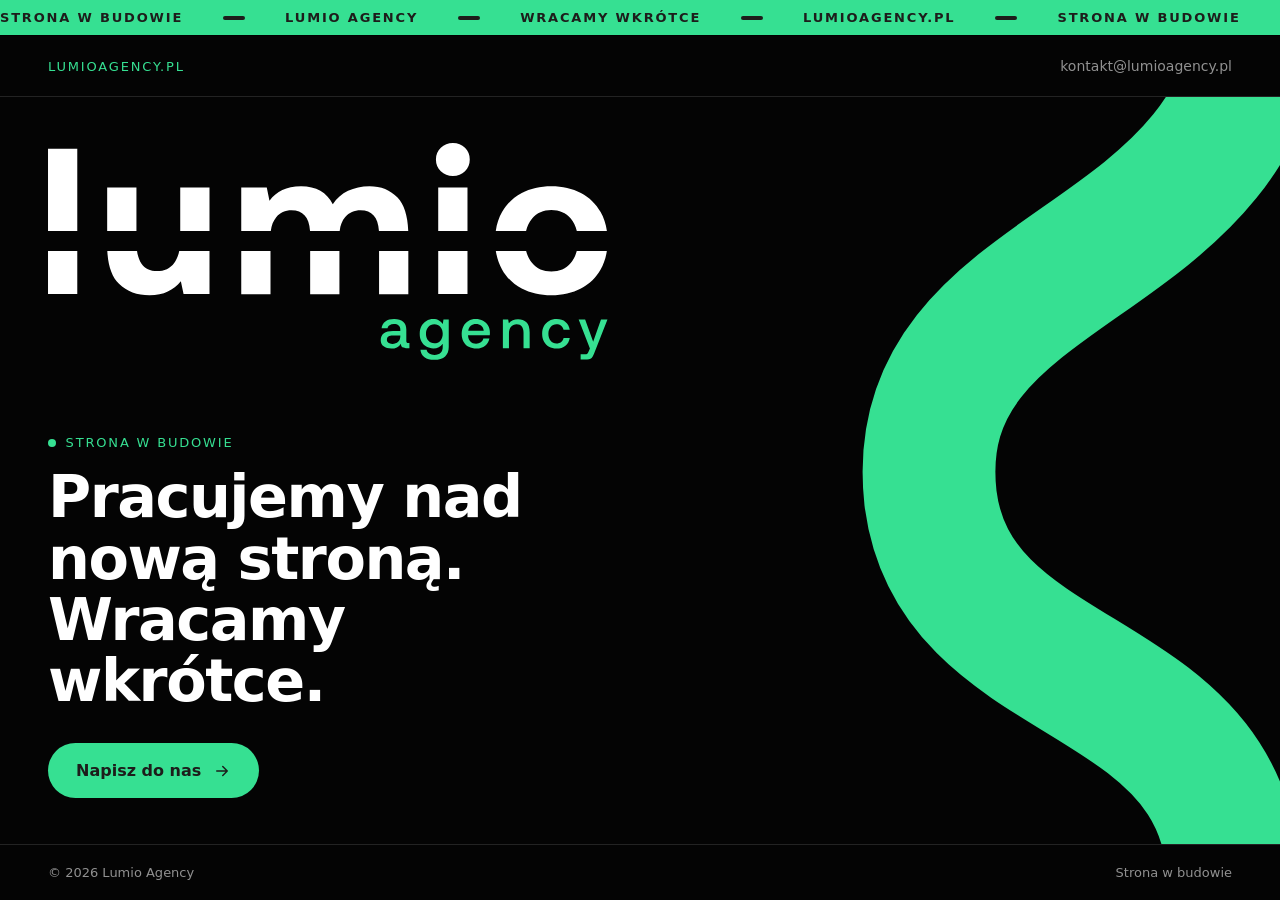
==== index.html @ a091349d "Strona „w budowie” dla lumioagency.pl Logo 1A i wąż z Figmy, .htaccess z kodem 503, robots.txt oraz " ====
<!doctype html>
<html lang="pl">
<head>
<meta charset="utf-8">
<meta name="viewport" content="width=device-width, initial-scale=1">
<title>Lumio Agency – strona w budowie</title>
<meta name="description" content="Lumio Agency. Pracujemy nad nową stroną – wracamy wkrótce.">
<meta name="robots" content="noindex, nofollow">
<meta name="theme-color" content="#040404">
<link rel="icon" href="assets/favicon.svg" type="image/svg+xml">
<meta property="og:title" content="Lumio Agency">
<meta property="og:description" content="Pracujemy nad nową stroną – wracamy wkrótce."><style>
  :root {
    --bg: #040404;
    --ink: #ffffff;
    --muted: rgba(255,255,255,.56);
    --line: rgba(255,255,255,.12);
    --green: #36E092;
    --dark: #1D1D1B;
    --font: ui-sans-serif, system-ui, -apple-system, "Segoe UI", Roboto, "Helvetica Neue", Arial, sans-serif;
  }
  * { box-sizing: border-box; margin: 0; padding: 0; }
  html, body { height: 100%; }
  body {
    background: var(--bg);
    color: var(--ink);
    font-family: var(--font);
    -webkit-font-smoothing: antialiased;
    display: flex;
    flex-direction: column;
    min-height: 100svh;
    overflow-x: hidden;
  }
  a { color: inherit; }

  /* Pasek u góry – jak promo-bar na WaysConf */
  .ticker {
    background: var(--green);
    color: var(--dark);
    font-size: 13px;
    font-weight: 600;
    letter-spacing: .14em;
    text-transform: uppercase;
    overflow: hidden;
    white-space: nowrap;
    border-bottom: 1px solid #000;
  }
  .ticker__track {
    display: inline-flex;
    gap: 2.5rem;
    padding: 10px 0;
    animation: ticker 28s linear infinite;
  }
  .ticker__track span { display: inline-flex; align-items: center; gap: 2.5rem; }
  .ticker__track span::after {
    content: "";
    width: 22px; height: 4px; border-radius: 2px;
    background: var(--dark);
  }
  @keyframes ticker { to { transform: translateX(-50%); } }

  header {
    display: flex;
    align-items: center;
    justify-content: space-between;
    gap: 1rem;
    padding: 22px clamp(16px, 4vw, 48px);
    border-bottom: 1px solid var(--line);
  }
  header .logo { display: block; width: 104px; height: auto; }
  header a.contact {
    font-size: 14px;
    text-decoration: none;
    color: var(--muted);
    transition: color .2s;
  }
  header a.contact:hover { color: var(--green); }

  main {
    flex: 1;
    position: relative;
    display: flex;
    align-items: center;
    padding: clamp(40px, 7vw, 96px) clamp(16px, 4vw, 48px);
    overflow: hidden;
  }
  .hero { position: relative; z-index: 1; max-width: 640px; }
  .wordmark { display: block; width: min(560px, 100%); height: auto; margin-bottom: clamp(40px, 6vw, 72px); }

  .snake {
    position: absolute;
    top: 0; bottom: 0;
    right: clamp(-120px, -4vw, 0px);
    height: 100%;
    width: auto;
    aspect-ratio: 380 / 540;
    pointer-events: none;
  }
  .snake path {
    fill: none;
    stroke: var(--green);
    stroke-width: 96;
    stroke-dasharray: 1;
    stroke-dashoffset: 1;
    animation: draw 2.2s cubic-bezier(.65,0,.35,1) .2s forwards;
  }
  @keyframes draw { to { stroke-dashoffset: 0; } }
  @media (max-width: 900px) {
    .snake { opacity: .22; right: -30%; }
  }

  .badge {
    display: inline-flex;
    align-items: center;
    gap: .6rem;
    font-size: 13px;
    letter-spacing: .14em;
    text-transform: uppercase;
    color: var(--green);
    margin-bottom: 1rem;
  }
  .badge::before {
    content: "";
    width: 8px; height: 8px; border-radius: 50%;
    background: var(--green);
    box-shadow: 0 0 0 0 rgba(54,224,146,.6);
    animation: pulse 2s infinite;
  }
  @keyframes pulse {
    70% { box-shadow: 0 0 0 10px rgba(54,224,146,0); }
    100% { box-shadow: 0 0 0 0 rgba(54,224,146,0); }
  }
  h1 {
    margin-bottom: 2rem;
    font-size: clamp(30px, 4.6vw, 64px);
    line-height: 1.04;
    letter-spacing: -.025em;
    font-weight: 700;
    max-width: 14ch;
  }
  .cta {
    display: inline-flex;
    align-items: center;
    gap: .75rem;
    padding: 18px 28px;
    border-radius: 999px;
    background: var(--green);
    color: var(--dark);
    font-weight: 600;
    font-size: 16px;
    text-decoration: none;
    white-space: nowrap;
    transition: transform .2s, background .2s;
  }
  .cta:hover { background: #fff; transform: translateY(-2px); }
  .cta svg { width: 18px; height: 18px; }

  footer {
    display: flex;
    justify-content: space-between;
    flex-wrap: wrap;
    gap: .5rem 1.5rem;
    padding: 20px clamp(16px, 4vw, 48px);
    border-top: 1px solid var(--line);
    font-size: 13px;
    color: var(--muted);
  }

  @media (prefers-reduced-motion: reduce) {
    .ticker__track, .badge::before { animation: none; }
    .snake path { animation: none; stroke-dashoffset: 0; }
  }
</style>
</head>
<body>

<div class="ticker" aria-hidden="true">
  <div class="ticker__track">
    <span>Strona w budowie</span><span>Lumio Agency</span><span>Wracamy wkrótce</span><span>lumioagency.pl</span>
    <span>Strona w budowie</span><span>Lumio Agency</span><span>Wracamy wkrótce</span><span>lumioagency.pl</span>
    <span>Strona w budowie</span><span>Lumio Agency</span><span>Wracamy wkrótce</span><span>lumioagency.pl</span>
    <span>Strona w budowie</span><span>Lumio Agency</span><span>Wracamy wkrótce</span><span>lumioagency.pl</span>
  </div>
</div>

<header>
  <span class="contact" style="color:var(--green);font-size:13px;letter-spacing:.14em;text-transform:uppercase">lumioagency.pl</span>
  <a class="contact" href="mailto:kontakt@lumioagency.pl">kontakt@lumioagency.pl</a>
</header>

<main>
  <!-- Wąż: kształt z Figmy, węzeł 10:2 („Stopka mailowa – wąż”) -->
  <svg class="snake" viewBox="0 0 380 540" preserveAspectRatio="xMidYMid slice" aria-hidden="true">
    <path pathLength="1" d="M330 -80C330 130 70 110 90 290C110 450 360 400 300 640"/>
  </svg>

  <div class="hero">
    <!-- Logo: wersja 1A z Figmy (węzeł 1:2) -->
    <svg class="wordmark" viewBox="0 0 964 374" role="img" aria-label="lumio agency">
      <g fill="#fff">
<path d="M697.11 0C688.77 0 681.8 2.68004 676.21 8.04004C670.61 13.4 667.81 20.13 667.81 28.23C667.81 36.33 670.61 43.12 676.21 48.6C681.8 54.08 688.77 56.8199 697.11 56.8199C705.45 56.8199 712.35 54.08 717.83 48.6C723.31 43.12 726.05 36.33 726.05 28.23C726.05 20.13 723.31 13.4 717.83 8.04004C712.35 2.68004 705.44 0 697.11 0Z"/>
<path d="M277.99 260.13H233.33L228.68 237.98C222.25 245.61 214.75 251.56 206.17 255.85C197.59 260.14 187.11 262.279 174.73 262.28C153.291 262.28 135.78 255.67 122.21 242.45C110.074 230.636 103.362 211.739 102.071 185.75H153.239C154.55 194.882 157.124 202.23 160.97 207.8C166.8 216.26 175.8 220.48 187.95 220.48C200.1 220.48 210.34 215.78 217.25 206.37C221.335 200.808 224.21 193.934 225.879 185.75H277.99V260.13Z"/>
<path d="M962.059 185.75C960.317 197.499 956.742 208.18 951.331 217.789C943.351 231.959 932.04 242.919 917.391 250.659C902.741 258.399 885.77 262.27 866.471 262.27C847.171 262.27 830.201 258.399 815.551 250.659C800.901 242.919 789.59 231.9 781.61 217.61C776.226 207.968 772.661 197.347 770.91 185.75H823.069C825.043 193.749 828.492 200.677 833.421 206.53C841.641 216.299 852.421 221.18 866.471 221.18C880.52 221.18 891.661 216.299 899.881 206.53C904.81 200.677 908.259 193.749 910.232 185.75H962.059Z"/>
<path d="M620.29 260.499H569.91V185.75H620.29V260.499Z"/>
<path d="M501.66 260.49H451.28V185.75H501.66V260.49Z"/>
<path d="M383.03 260.48H332.65V185.75H383.03V260.48Z"/>
<path d="M50.3799 260.13H0V185.75H50.3799V260.13Z"/>
<path d="M722.12 260.13H671.74V185.75H722.12V260.13Z"/>
<path d="M50.3799 151.31H0V10.01H50.3799V151.31Z"/>
<path d="M152.22 151.31H101.84V76.4797H152.22V151.31Z"/>
<path d="M277.99 151.31H227.61V76.4905H277.99V151.31Z"/>
<path d="M553.471 74.3401C573.24 74.3403 589.32 80.8899 601.71 93.9895C612.969 105.912 619.115 125.014 620.137 151.31H569.716C568.188 127.626 557.653 115.78 538.11 115.78C527.151 115.78 518.341 119.65 511.671 127.39C506.415 133.487 503.234 141.461 502.116 151.31H451.084C449.541 127.619 438.887 115.77 419.12 115.77C408.16 115.77 399.41 119.76 392.86 127.74C387.782 133.925 384.676 141.778 383.532 151.31H332.65V76.4592H376.601L381.25 99.3293C387.44 91.4696 394.821 85.3995 403.4 81.1096C411.98 76.8198 422.701 74.5596 435.561 74.3196C461.76 74.3197 479.991 84.6898 490.23 105.409C496.89 95.3998 505.651 87.7195 516.49 82.3596C527.33 76.9998 539.651 74.3196 553.471 74.3196V74.3401Z"/>
<path d="M722.12 151.31H671.74V76.47H722.12V151.31Z"/>
<path d="M866.471 74.3293C885.77 74.3294 902.741 78.1998 917.391 85.9397C932.04 93.6797 943.351 104.7 951.331 118.99C956.803 128.788 960.398 139.486 962.118 151.31H910.342C908.388 143.12 904.904 136.039 899.881 130.07C891.661 120.31 880.29 115.42 866.471 115.42C852.651 115.42 841.641 120.31 833.421 130.07C828.398 136.039 824.914 143.12 822.96 151.31H770.84C772.566 139.534 776.155 128.759 781.61 118.99C789.58 104.7 800.901 93.6796 815.551 85.9397C830.201 78.2099 847.171 74.3293 866.471 74.3293Z"/>
      </g>
      <g fill="#36E092">
<path d="M622.17 344.27V353.37H616.65C613.42 353.37 611.1 352.69 609.68 351.34C608.26 349.98 607.55 348.01 607.55 345.43C603.8 351.11 598.35 353.95 591.18 353.95C585.63 353.95 581.17 352.66 577.81 350.08C574.45 347.5 572.77 343.95 572.77 339.43C572.77 334.33 574.58 330.41 578.19 327.66C581.81 324.92 587.07 323.54 593.98 323.54H606.48V320.54C606.48 317.76 605.51 315.58 603.57 314C601.63 312.42 598.95 311.63 595.530 311.63C592.49 311.63 589.99 312.29 588.02 313.62C586.05 314.94 584.87 316.7 584.48 318.9H574.21C574.73 313.93 576.92 310.07 580.8 307.32C584.68 304.58 589.74 303.2 596.01 303.2C602.66 303.2 607.79 304.75 611.41 307.85C615.03 310.95 616.83 315.4 616.83 321.22V340.79C616.83 343.12 617.93 344.28 620.12 344.28H622.15L622.17 344.27ZM606.48 331.29H593.5C590.27 331.29 587.79 331.92 586.04 333.18C584.3 334.44 583.42 336.3 583.42 338.75C583.42 340.88 584.24 342.59 585.89 343.88C587.54 345.17 589.78 345.82 592.62 345.82C596.95 345.82 600.32 344.66 602.74 342.33C605.16 340.01 606.4 336.91 606.47 333.03V331.29H606.48Z"/>
<path d="M689.87 303.78V351.34C689.87 358.31 687.8 363.72 683.67 367.56C679.54 371.4 673.14 373.32 664.49 373.32C657.77 373.32 652.32 371.82 648.12 368.82C643.92 365.82 641.6 361.57 641.15 356.08H651.8C652.44 358.86 653.93 361 656.26 362.52C658.59 364.04 661.59 364.8 665.27 364.8C674.76 364.8 679.51 360.18 679.51 350.95V345.43C675.89 350.85 670.5 353.57 663.34 353.57C658.82 353.57 654.78 352.55 651.23 350.52C647.68 348.49 644.9 345.58 642.9 341.8C640.9 338.02 639.9 333.55 639.9 328.38C639.9 323.21 640.92 319.02 642.95 315.21C644.98 311.4 647.78 308.45 651.33 306.35C654.88 304.25 658.88 303.2 663.34 303.2C667.08 303.2 670.31 303.94 673.03 305.43C675.74 306.92 677.94 308.95 679.62 311.53L680.78 303.78H689.88H689.87ZM675.54 340.25C678.19 337.25 679.51 333.36 679.51 328.58C679.51 323.8 678.19 319.69 675.54 316.62C672.89 313.55 669.4 312.02 665.08 312.02C660.76 312.02 657.27 313.54 654.62 316.57C651.97 319.61 650.65 323.54 650.65 328.39C650.65 333.24 651.97 337.17 654.62 340.21C657.27 343.25 660.75 344.76 665.08 344.76C669.41 344.76 672.89 343.26 675.54 340.26V340.25Z"/>
<path d="M715.2 315.26C717.23 311.42 720.07 308.45 723.72 306.35C727.37 304.25 731.55 303.2 736.26 303.2C740.97 303.2 745.25 304.17 748.9 306.11C752.55 308.05 755.42 310.79 757.52 314.34C759.62 317.89 760.7 322.06 760.76 326.84C760.76 328.13 760.66 329.46 760.47 330.81H723.08V331.39C723.34 335.72 724.69 339.14 727.15 341.66C729.6 344.18 732.86 345.44 736.93 345.44C740.16 345.44 742.87 344.68 745.07 343.16C747.26 341.64 748.72 339.5 749.43 336.72H759.89C758.98 341.76 756.55 345.89 752.58 349.12C748.61 352.35 743.65 353.96 737.71 353.96C732.54 353.96 728.04 352.91 724.2 350.81C720.36 348.71 717.39 345.76 715.29 341.95C713.19 338.14 712.14 333.72 712.14 328.68C712.14 323.64 713.16 319.11 715.19 315.26H715.2ZM750.12 323.15C749.67 319.53 748.23 316.71 745.81 314.67C743.39 312.64 740.34 311.62 736.66 311.62C733.24 311.62 730.28 312.67 727.8 314.77C725.31 316.87 723.88 319.66 723.49 323.15H750.13H750.12Z"/>
<path d="M823.59 308.63C827.3 312.25 829.16 318.06 829.16 326.06V353.37H818.6V326.64C818.6 321.93 817.6 318.34 815.6 315.89C813.6 313.44 810.66 312.21 806.79 312.21C802.66 312.21 799.41 313.65 797.06 316.52C794.7 319.39 793.52 323.35 793.52 328.39V353.38H783.06V303.79H792.16L793.32 310.28C797.06 305.57 802.36 303.21 809.2 303.21C815.08 303.21 819.87 305.02 823.58 308.63H823.59Z"/>
<path d="M890.76 349.06C886.76 352.32 881.62 353.95 875.36 353.95C870.45 353.95 866.12 352.9 862.38 350.8C858.63 348.7 855.75 345.72 853.71 341.84C851.68 337.97 850.66 333.51 850.66 328.47C850.66 323.43 851.69 319.01 853.76 315.2C855.83 311.39 858.75 308.44 862.53 306.34C866.31 304.24 870.68 303.19 875.65 303.19C881.85 303.19 886.92 304.82 890.86 308.08C894.8 311.34 897.25 315.78 898.22 321.4H887.47C886.76 318.56 885.34 316.3 883.21 314.62C881.08 312.94 878.46 312.1 875.36 312.1C871.16 312.1 867.79 313.62 865.24 316.65C862.69 319.69 861.41 323.62 861.41 328.47C861.41 333.32 862.68 337.37 865.24 340.43C867.79 343.5 871.16 345.03 875.36 345.03C878.59 345.03 881.27 344.18 883.4 342.46C885.53 340.75 886.92 338.44 887.57 335.53H898.22C897.25 341.28 894.76 345.78 890.76 349.04V349.06Z"/>
<path d="M924.65 303.78L938.5 342.04L951.96 303.78H963.1L940.63 361.12C939.47 364.09 938.4 366.37 937.43 367.95C936.46 369.53 935.27 370.73 933.85 371.53C932.43 372.34 930.52 372.74 928.14 372.74H916.9V363.54H924.26C926.26 363.54 927.65 363.23 928.43 362.62C929.2 362.01 930.01 360.63 930.85 358.5L932.88 353.75L913.51 303.77H924.65V303.78Z"/>
      </g>
    </svg>

    <p class="badge">Strona w budowie</p>
    <h1>Pracujemy nad nową stroną. Wracamy wkrótce.</h1>
    <a class="cta" href="mailto:kontakt@lumioagency.pl">
      Napisz do nas
      <svg viewBox="0 0 24 24" fill="none" stroke="currentColor" stroke-width="2" stroke-linecap="round" stroke-linejoin="round" aria-hidden="true"><path d="M5 12h14M13 6l6 6-6 6"/></svg>
    </a>
  </div>
</main>

<footer>
  <span>© <span id="y">2026</span> Lumio Agency</span>
  <span>Strona w budowie</span>
</footer>

<script>document.getElementById('y').textContent = new Date().getFullYear();</script>
</body>
</html>
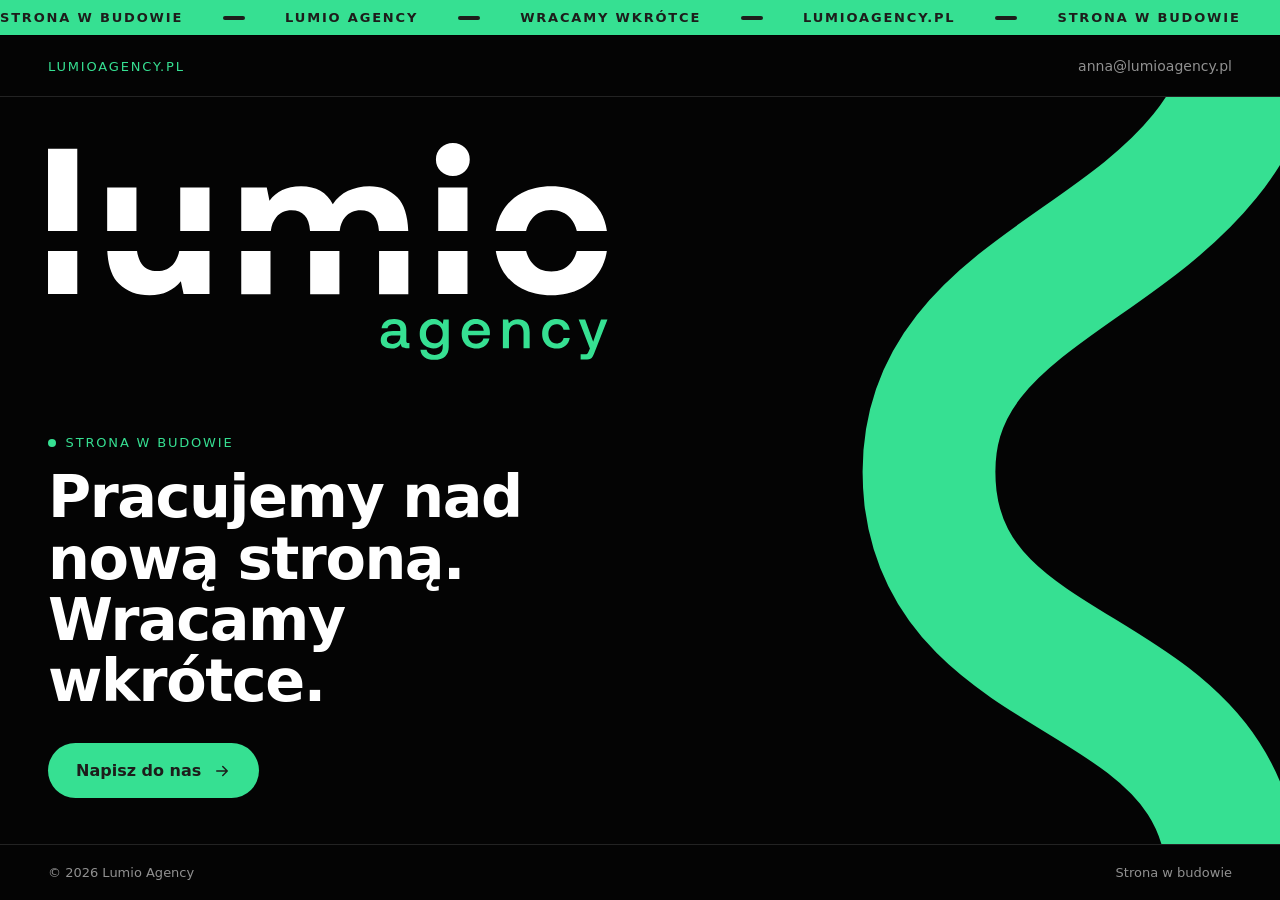
==== commit 714721a1: "Adres kontaktowy: anna@lumioagency.pl Co-Authored-By: Claude Opus 5.5 <noreply@anthropic.com> Claude" ====
--- a/index.html
+++ b/index.html
@@ -185,7 +185,7 @@
 
 <header>
   <span class="contact" style="color:var(--green);font-size:13px;letter-spacing:.14em;text-transform:uppercase">lumioagency.pl</span>
-  <a class="contact" href="mailto:kontakt@lumioagency.pl">kontakt@lumioagency.pl</a>
+  <a class="contact" href="mailto:anna@lumioagency.pl">anna@lumioagency.pl</a>
 </header>
 
 <main>
@@ -225,7 +225,7 @@
 
     <p class="badge">Strona w budowie</p>
     <h1>Pracujemy nad nową stroną. Wracamy wkrótce.</h1>
-    <a class="cta" href="mailto:kontakt@lumioagency.pl">
+    <a class="cta" href="mailto:anna@lumioagency.pl">
       Napisz do nas
       <svg viewBox="0 0 24 24" fill="none" stroke="currentColor" stroke-width="2" stroke-linecap="round" stroke-linejoin="round" aria-hidden="true"><path d="M5 12h14M13 6l6 6-6 6"/></svg>
     </a>
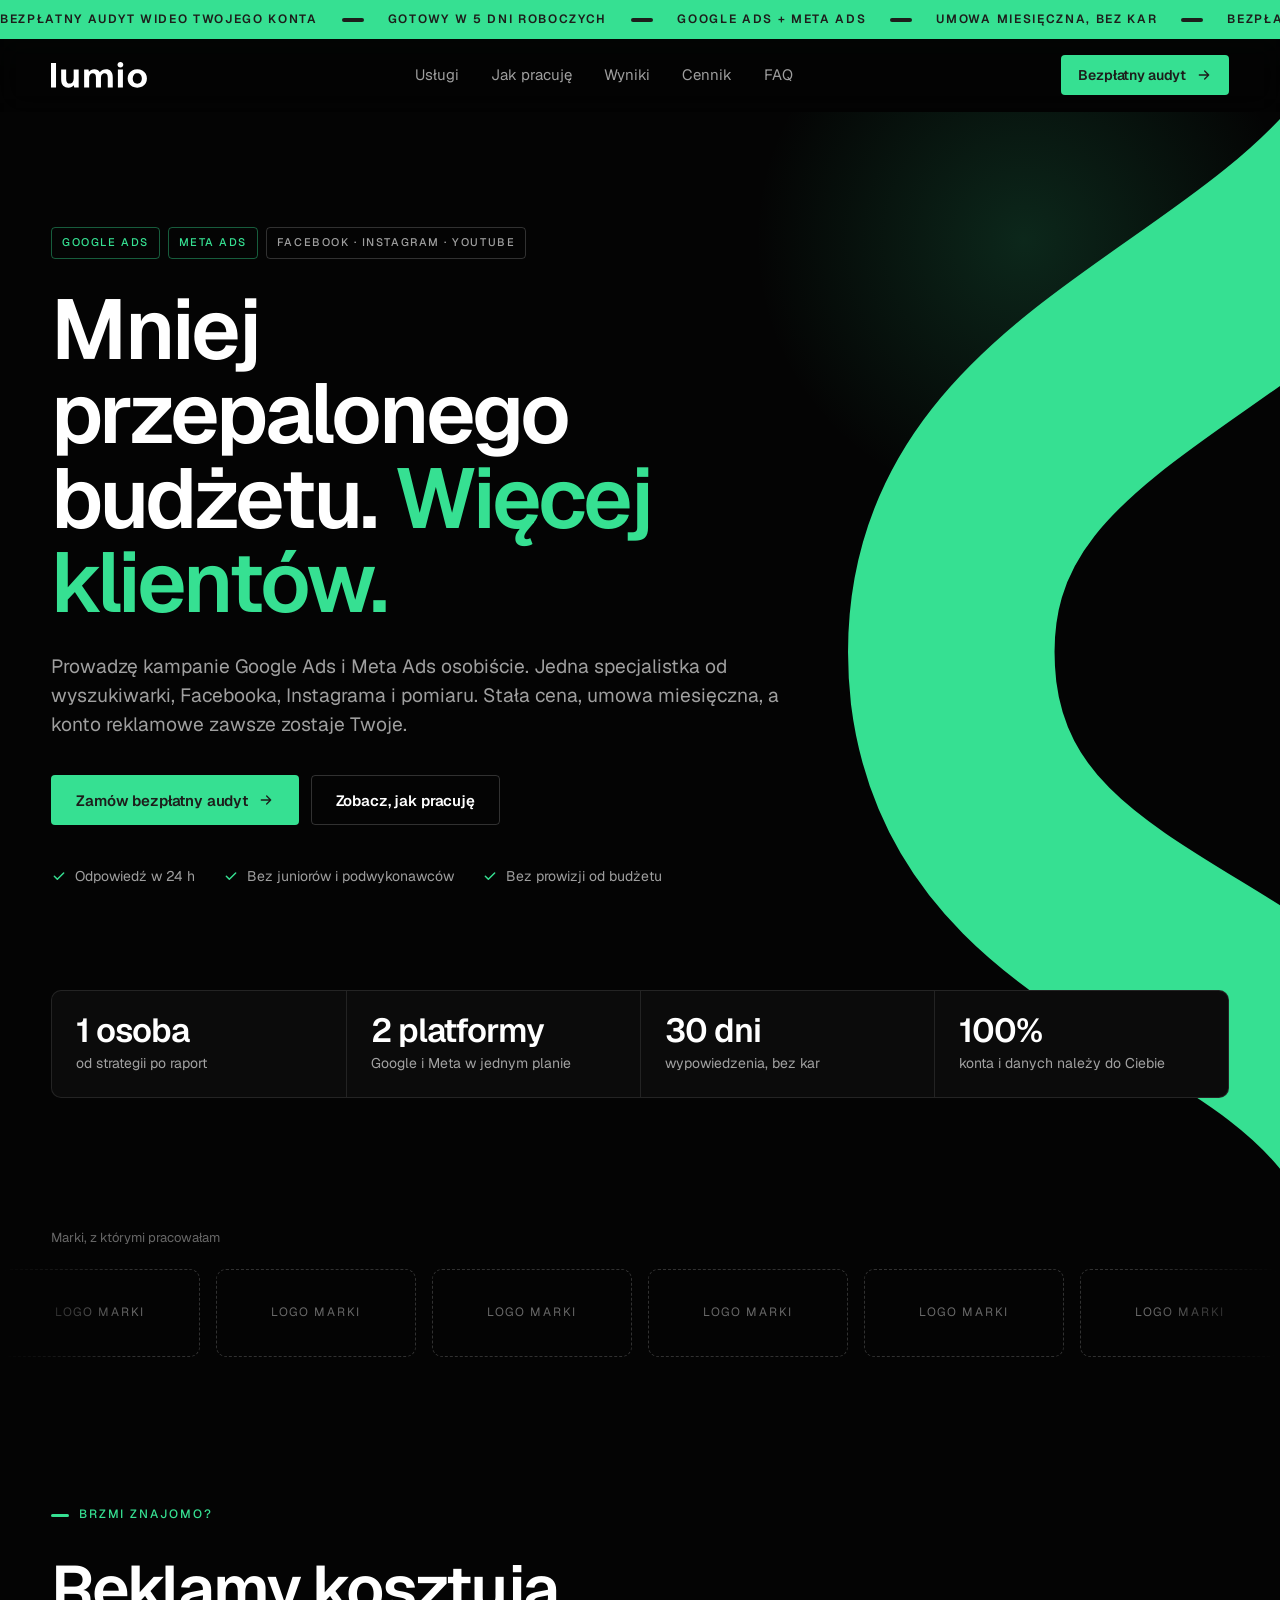
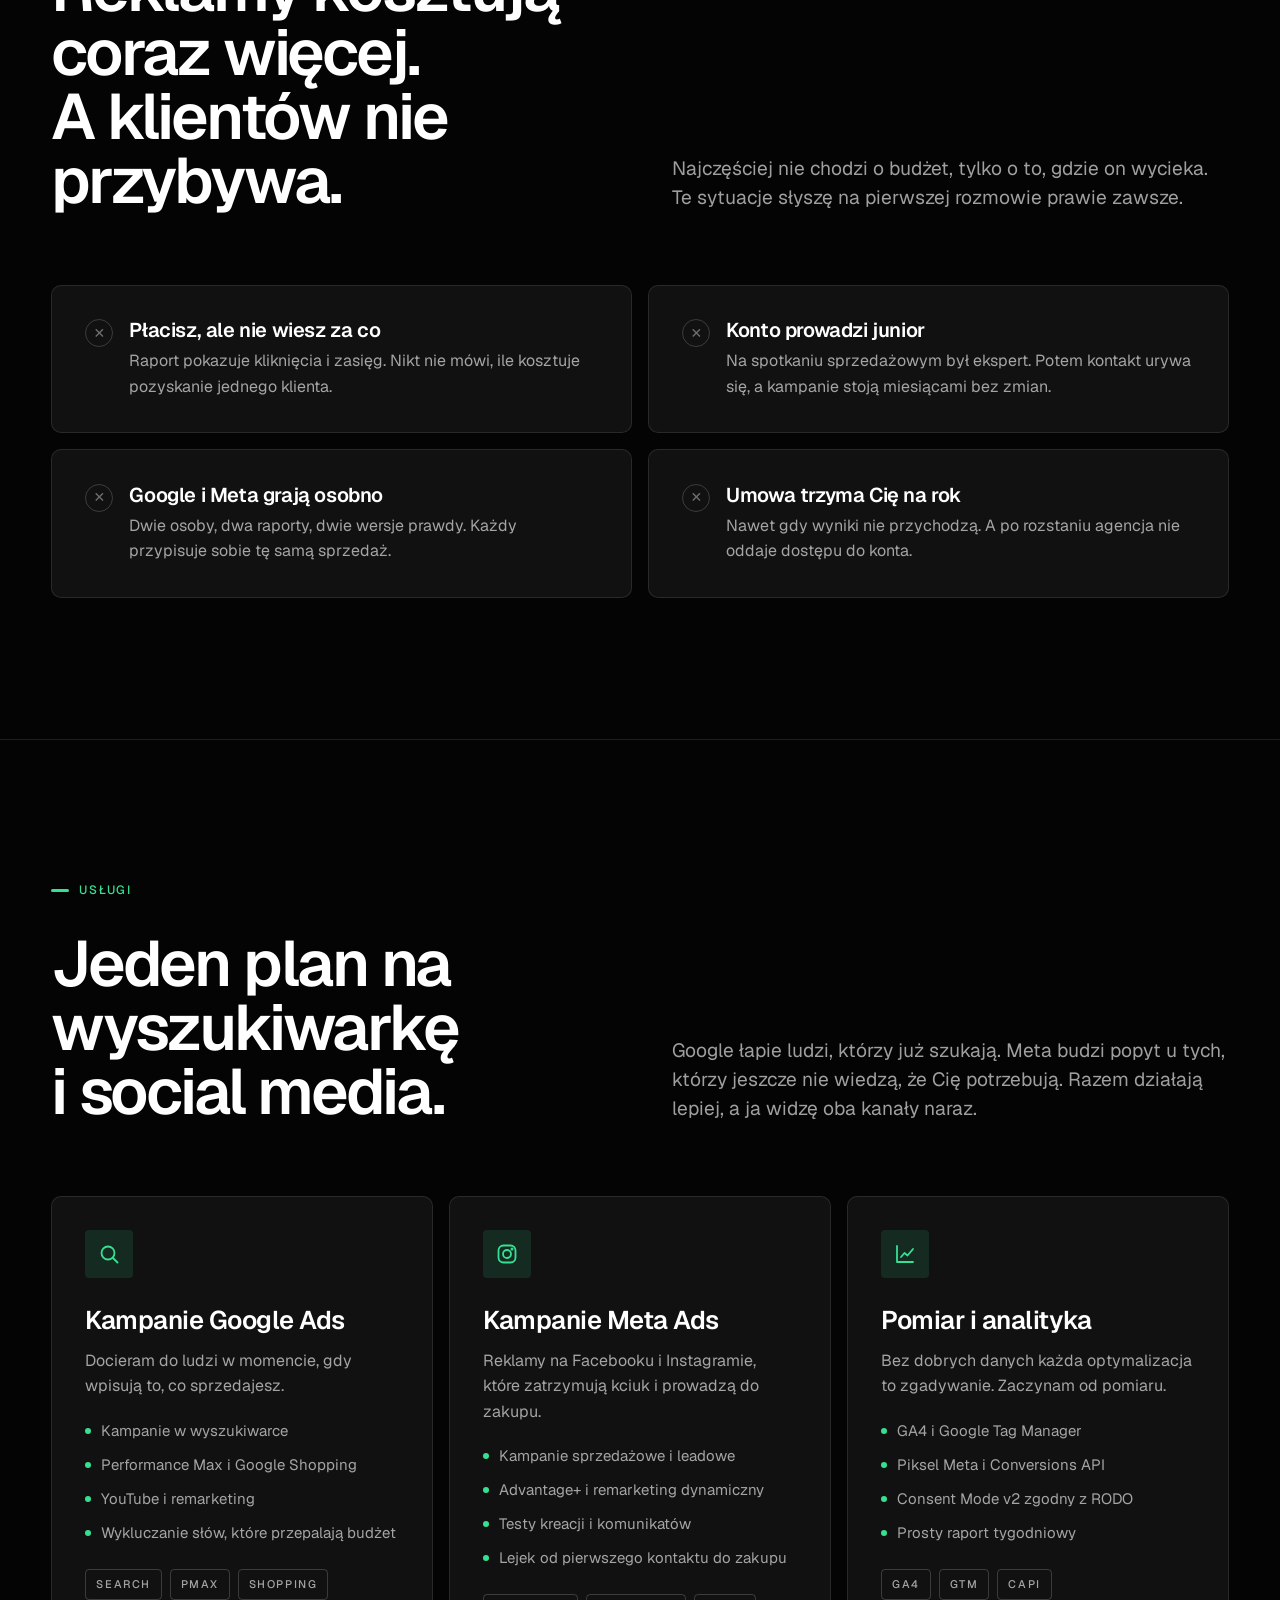
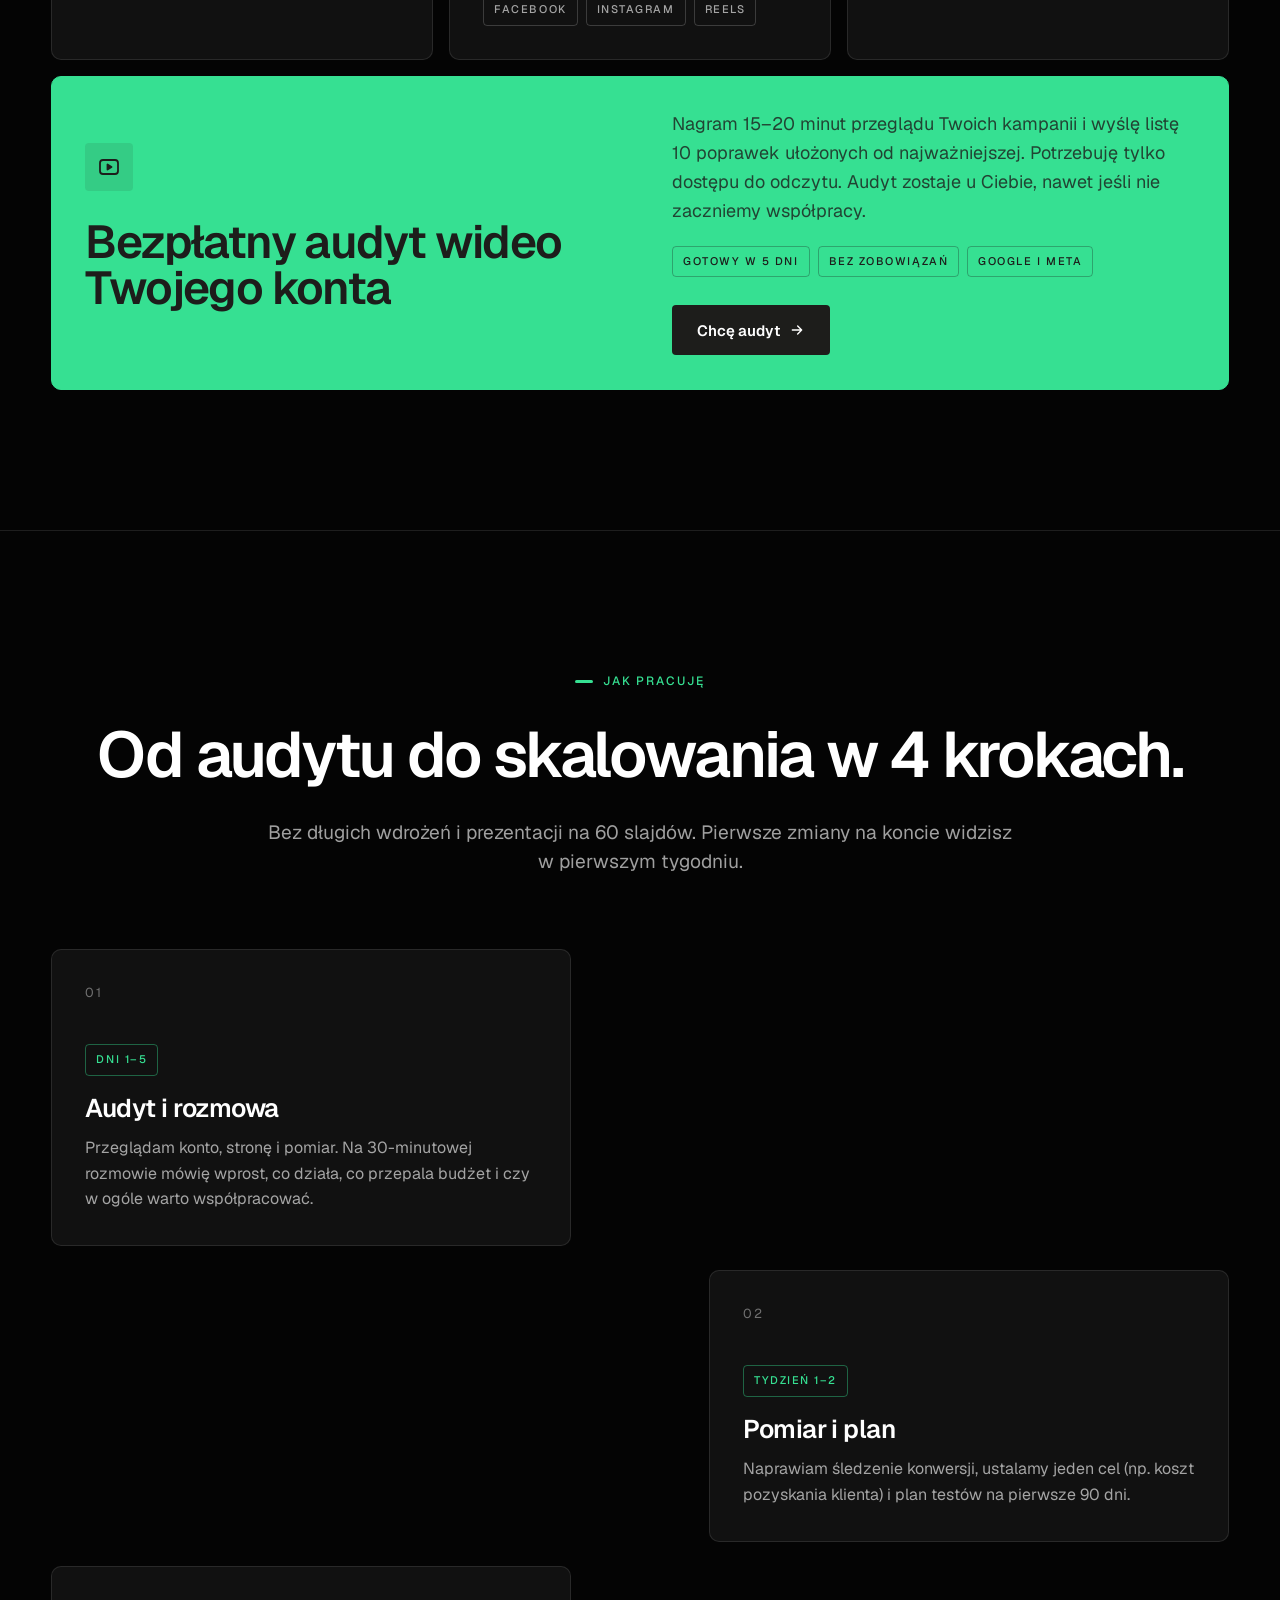
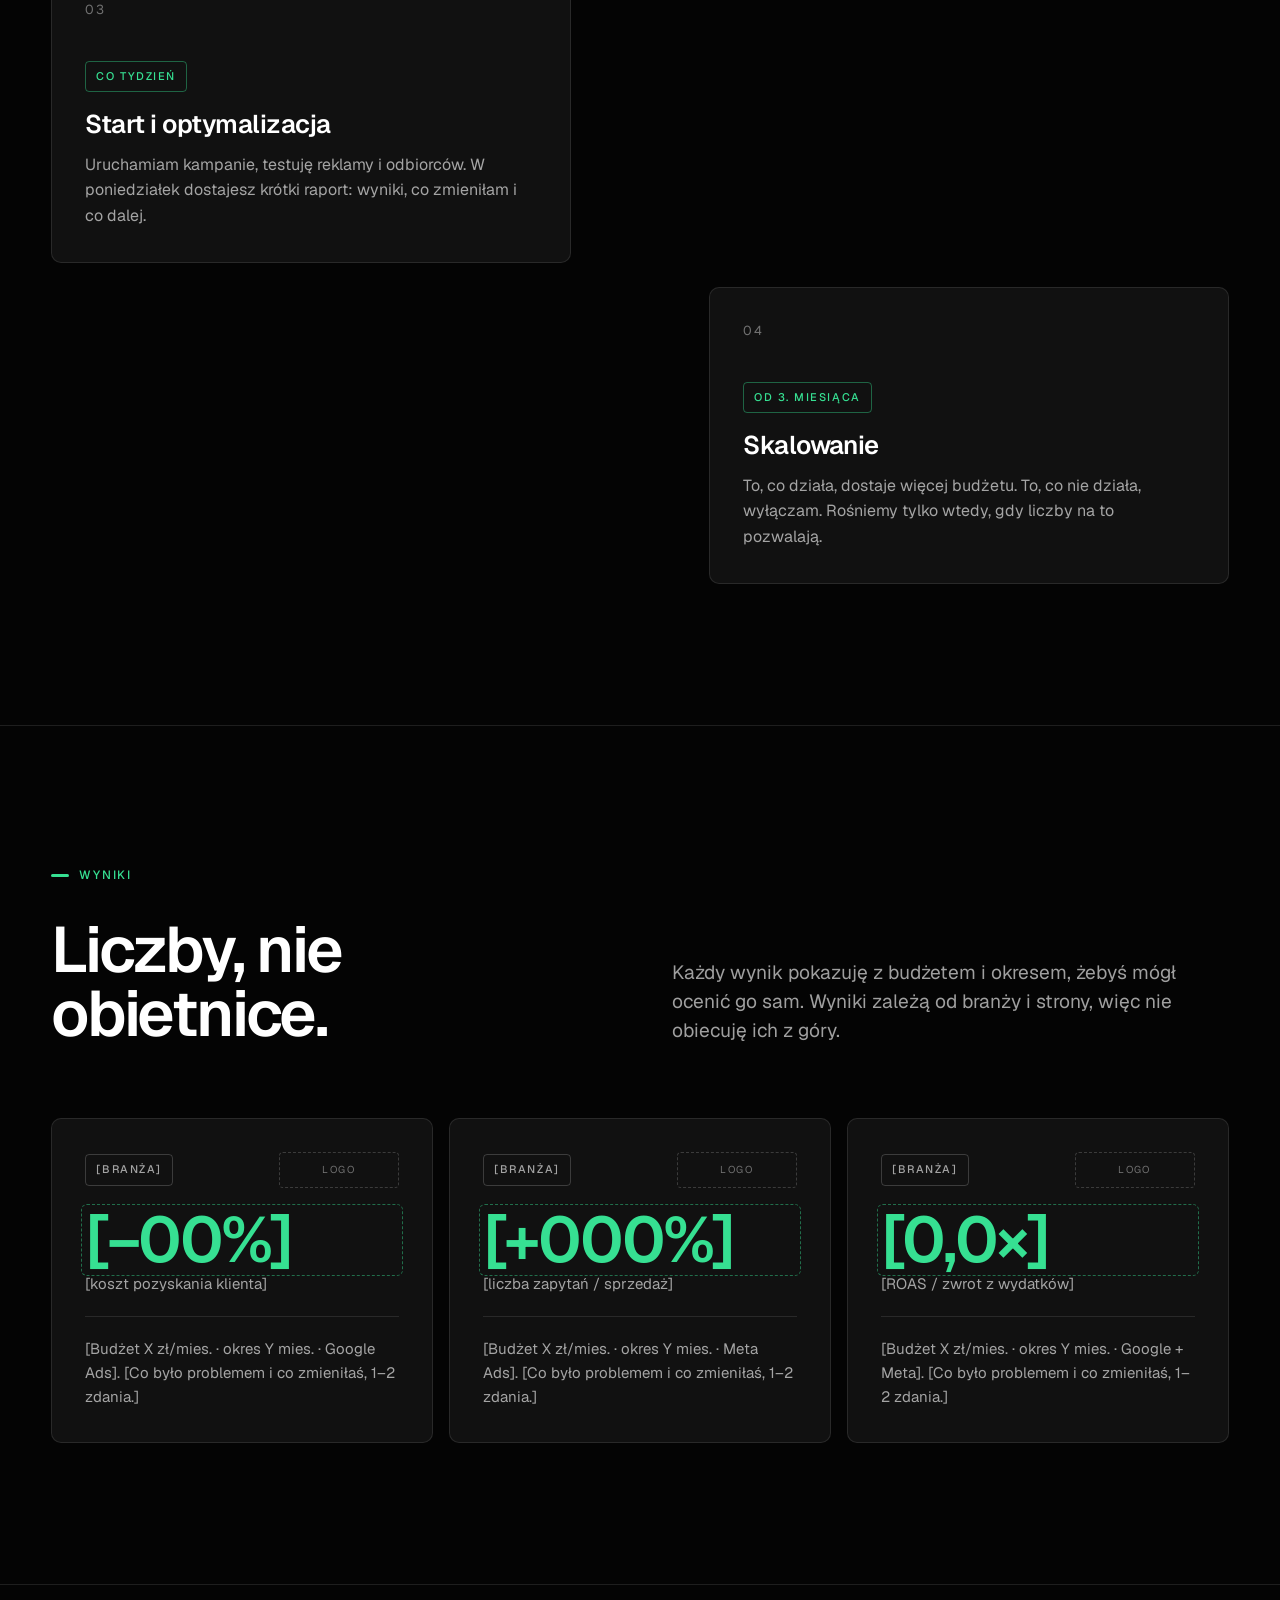
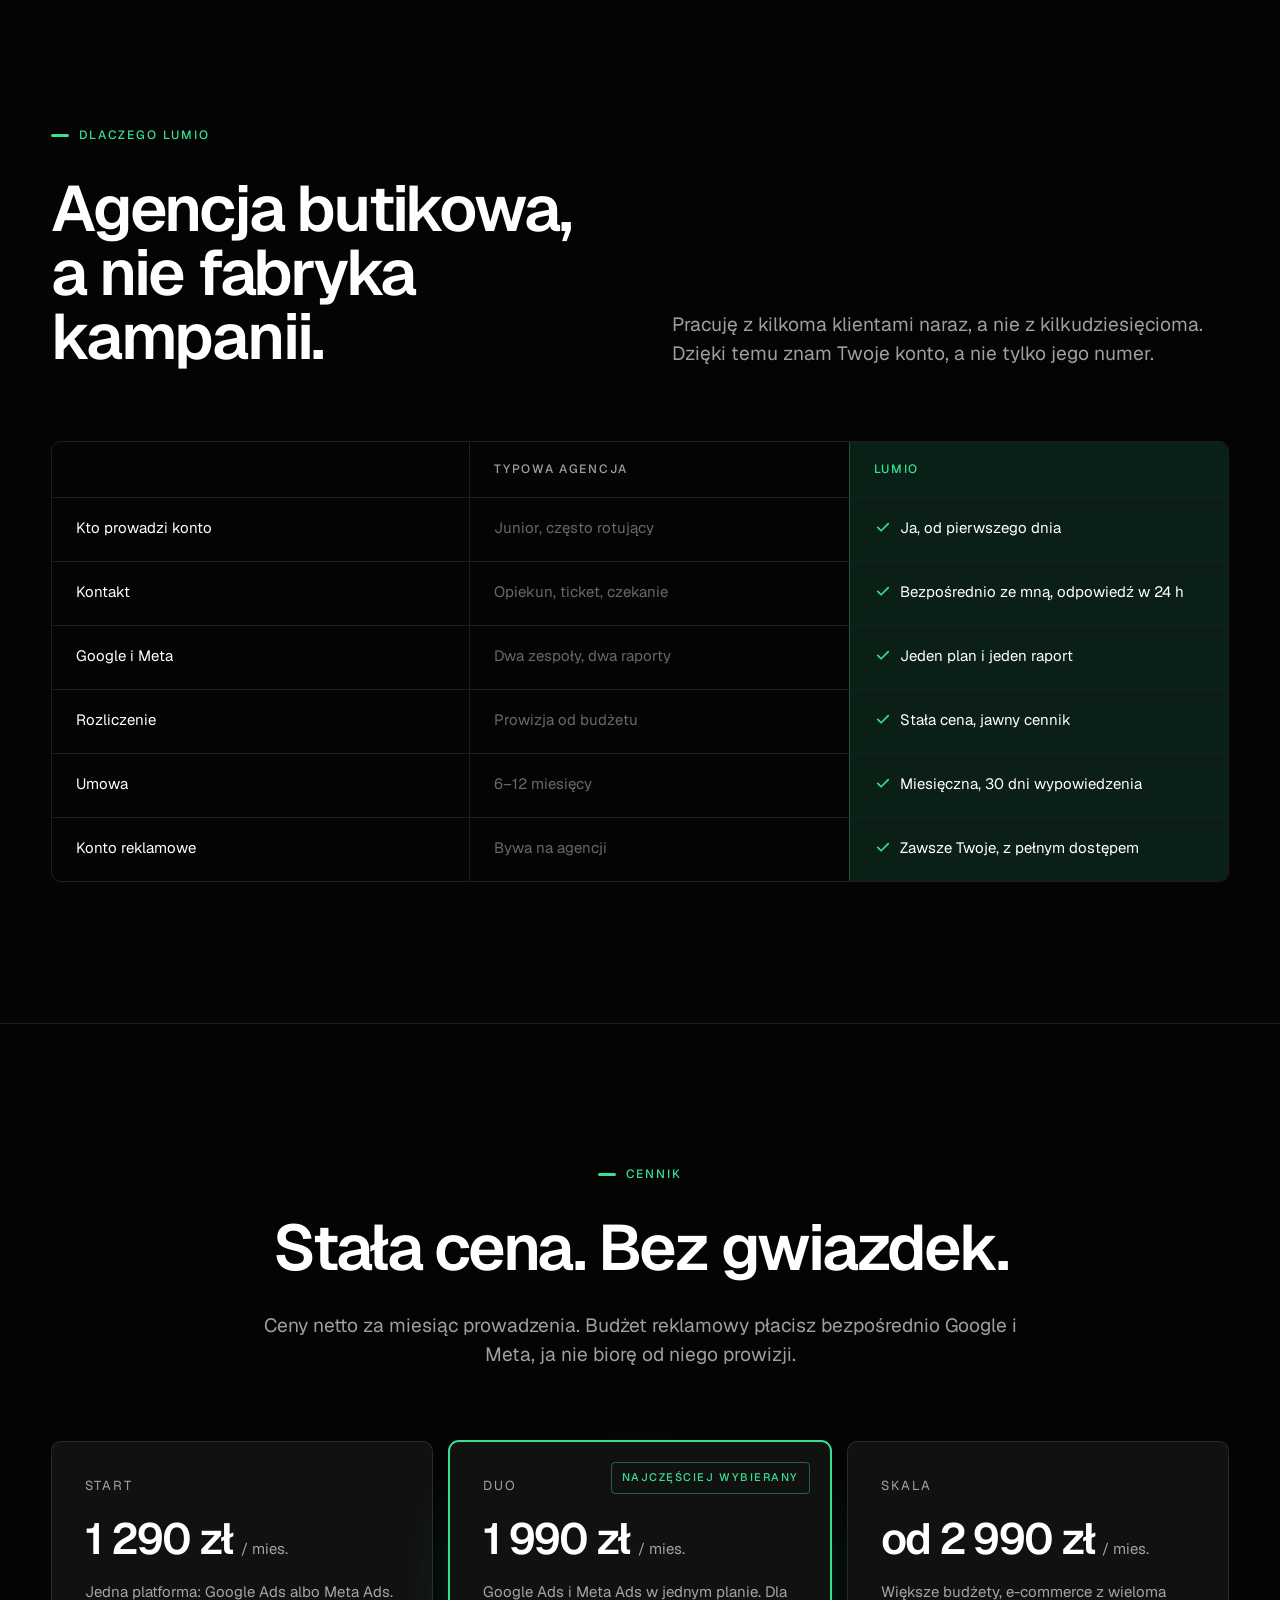
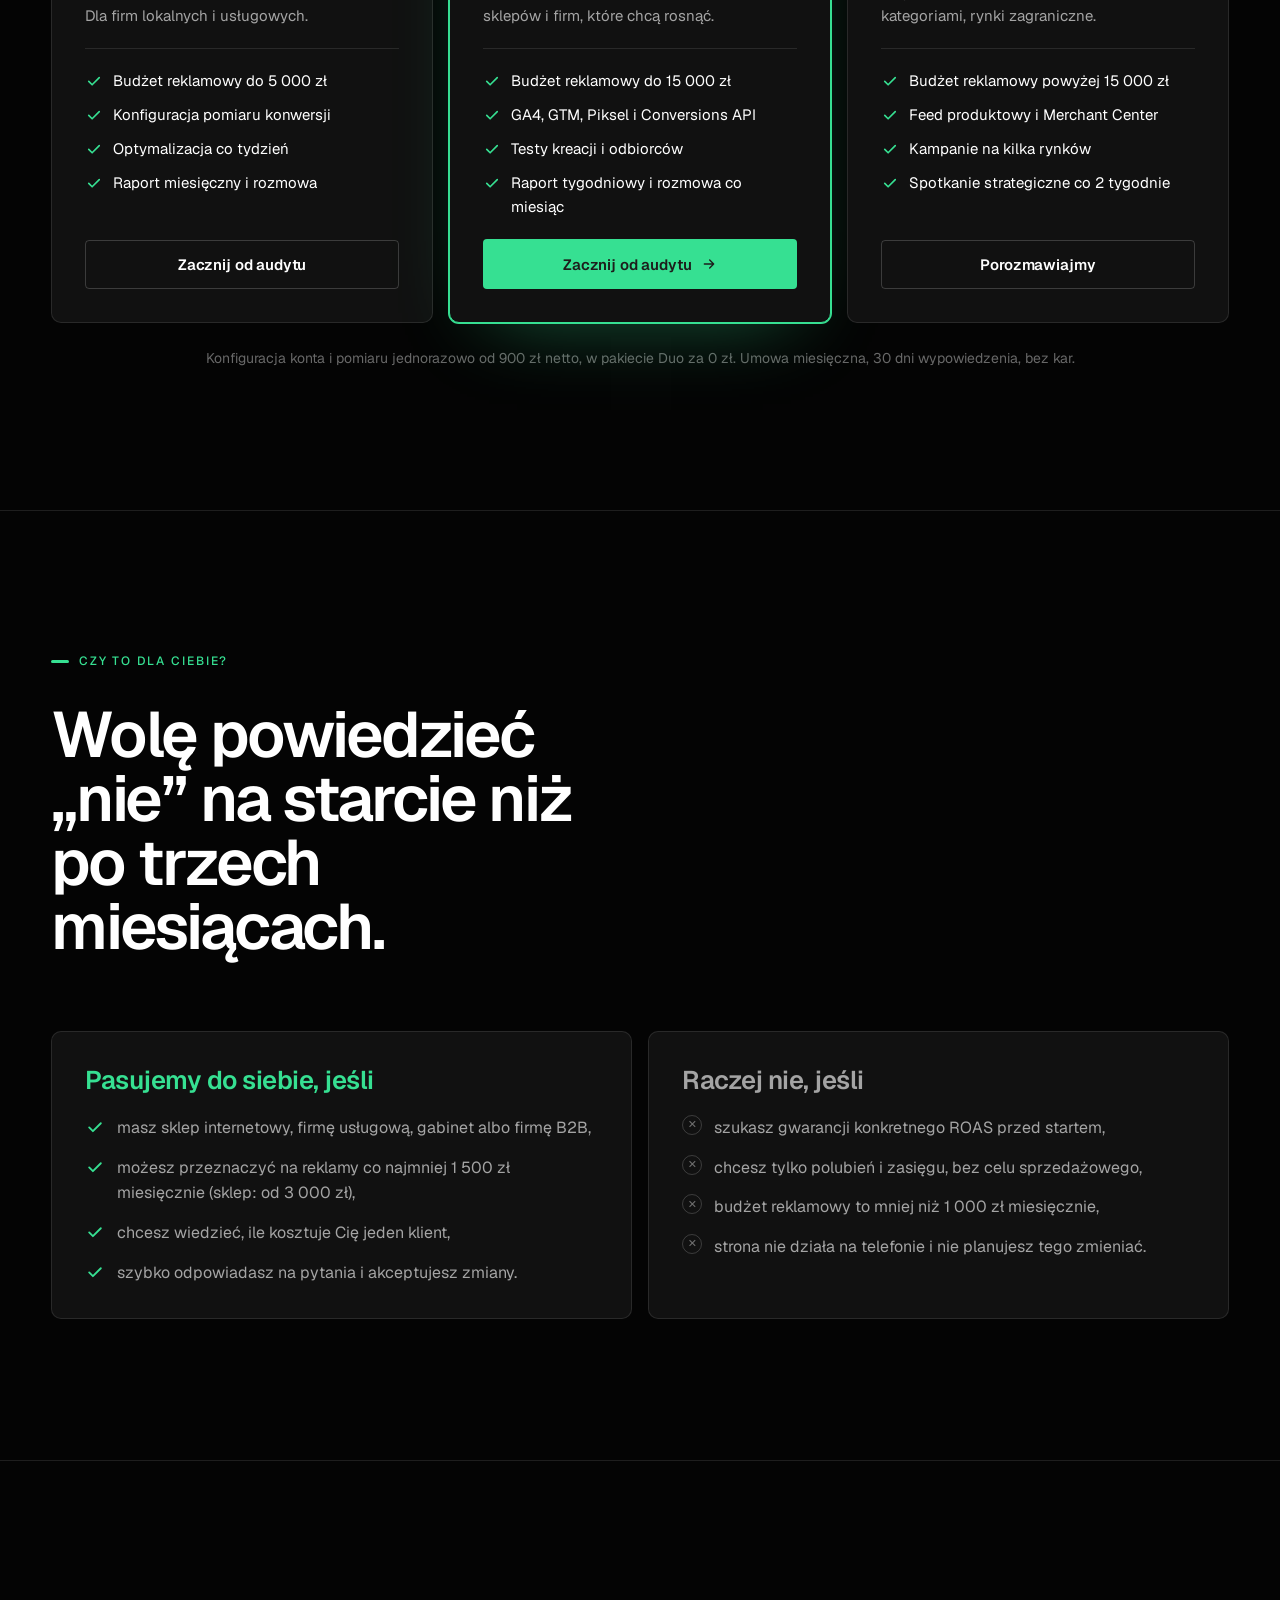
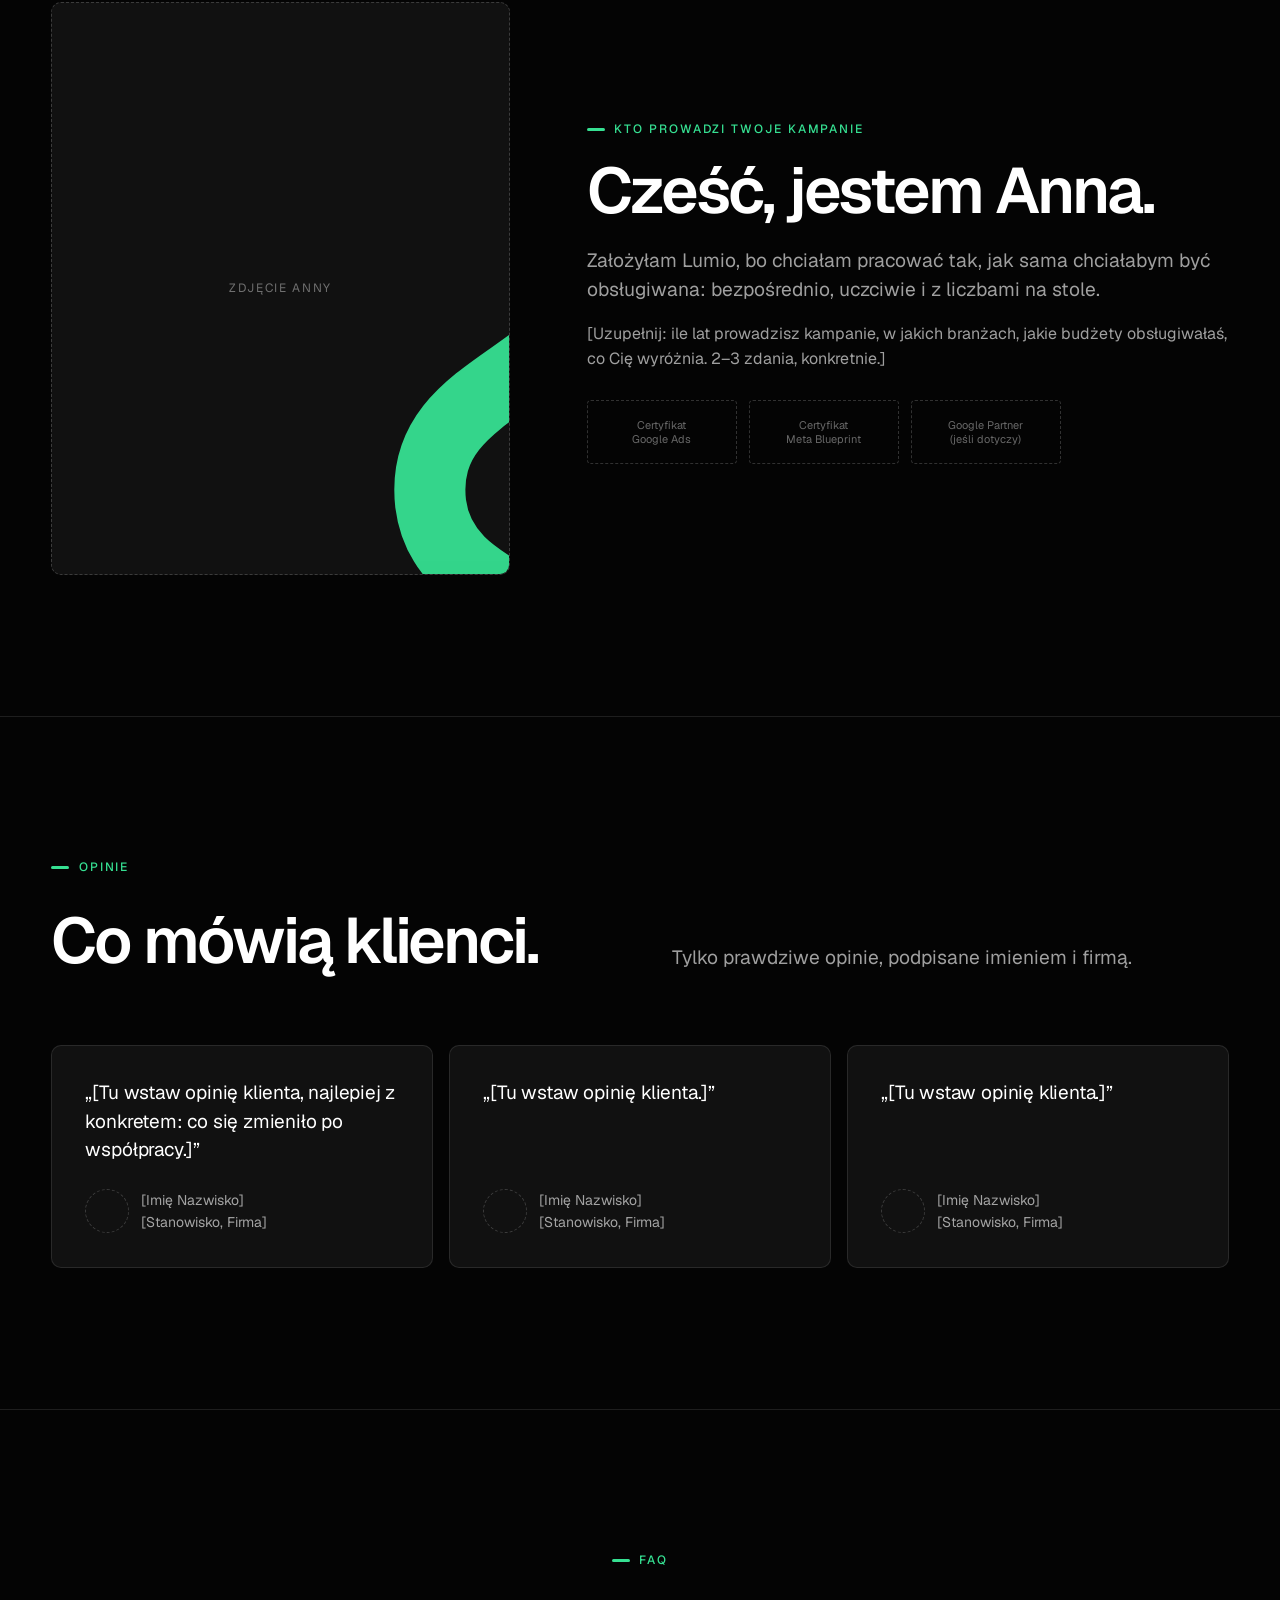
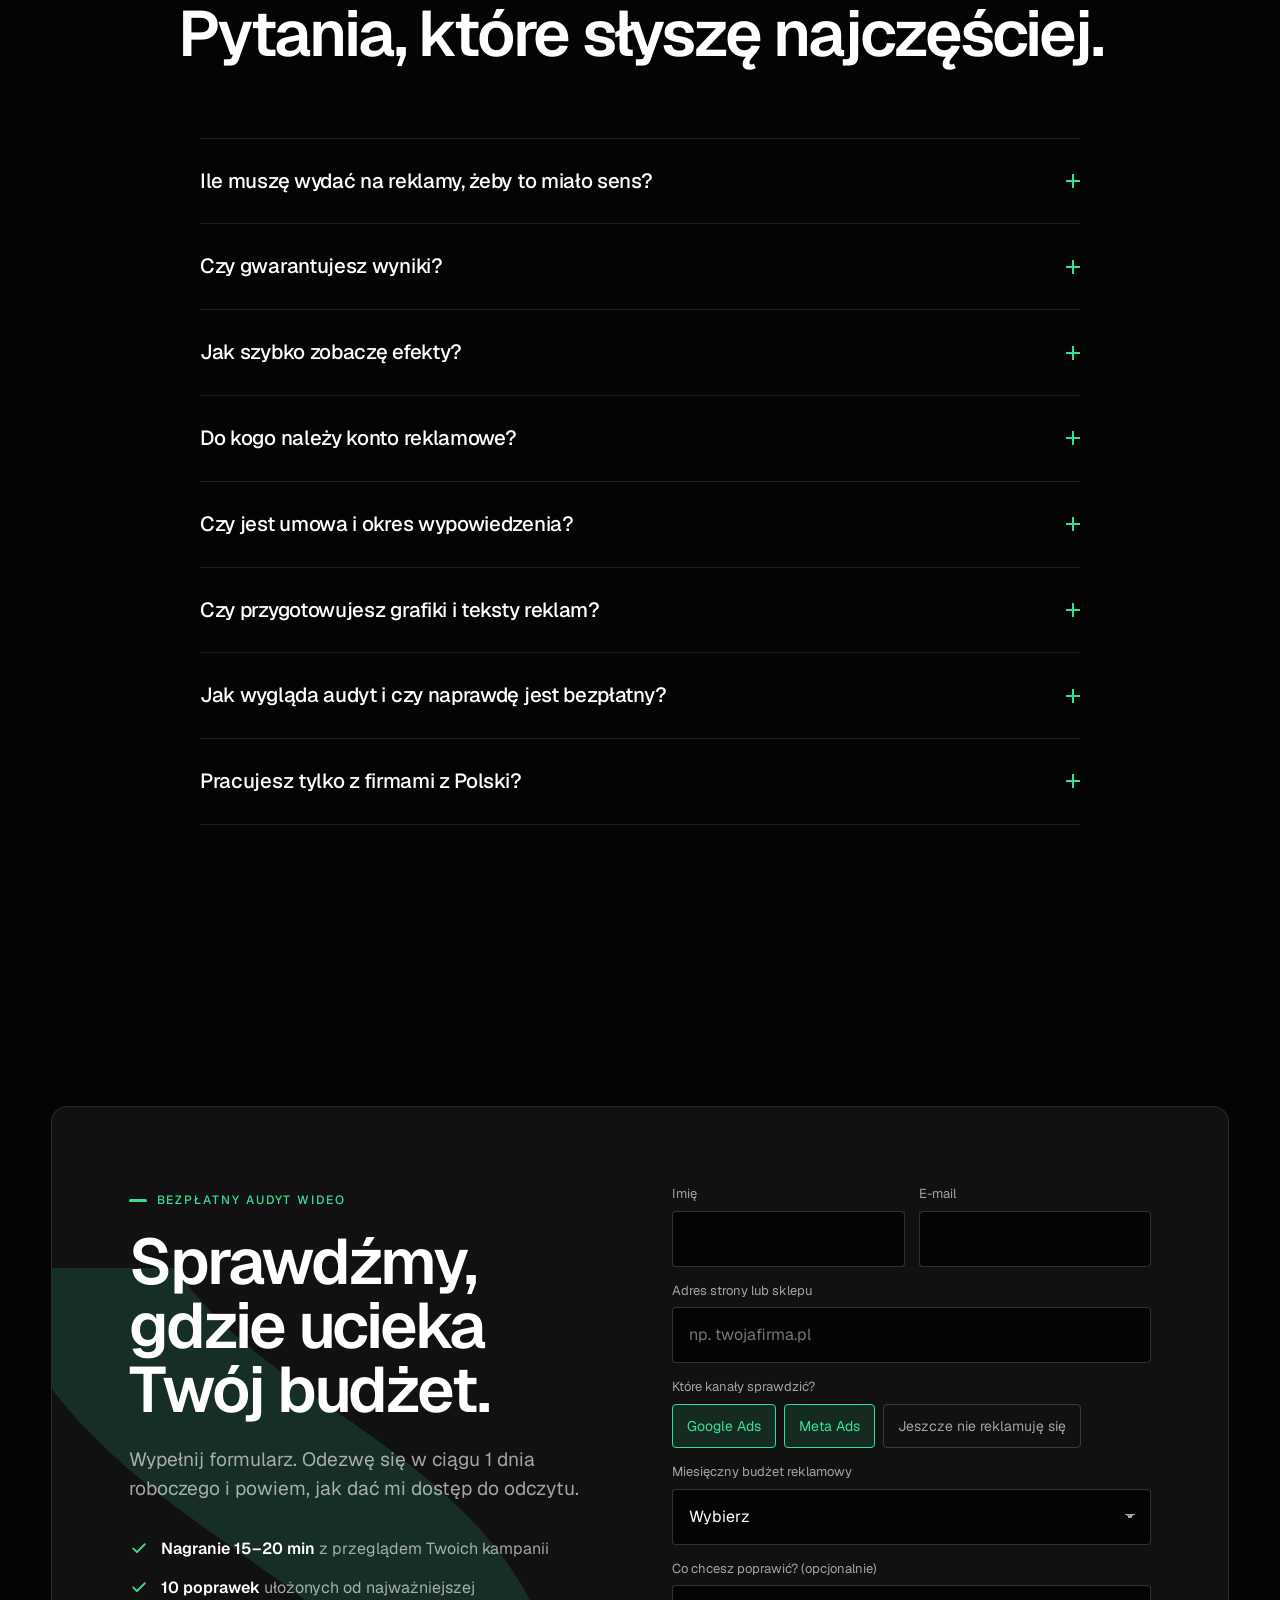
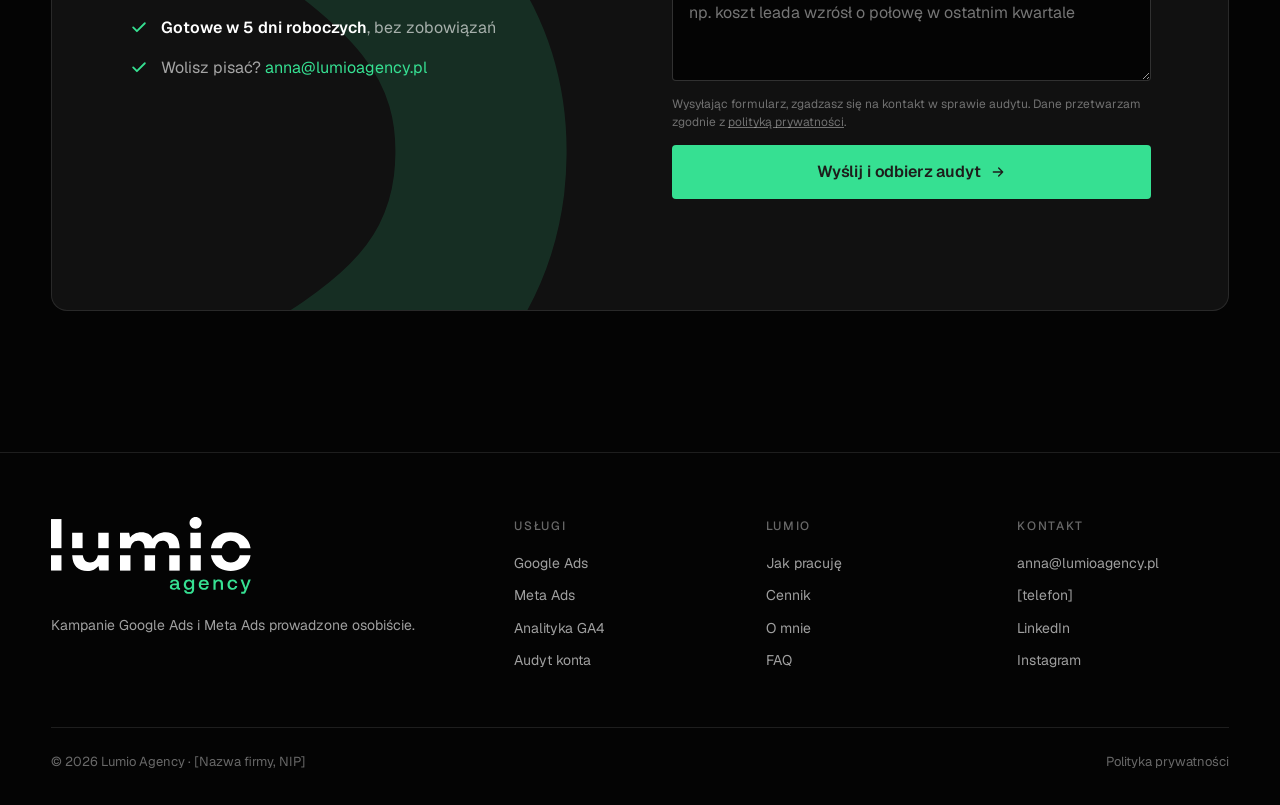
==== commit 7a6b550a: "Nowa strona sprzedażowa Lumio Agency (do uzupełnienia) Strona one-page w stylu WaysConf z wężem w zi" ====
--- a/index.html
+++ b/index.html
@@ -1,242 +1,494 @@
 <!doctype html>
-<html lang="pl">
+<html lang="pl" class="no-js">
 <head>
 <meta charset="utf-8">
 <meta name="viewport" content="width=device-width, initial-scale=1">
-<title>Lumio Agency – strona w budowie</title>
-<meta name="description" content="Lumio Agency. Pracujemy nad nową stroną – wracamy wkrótce.">
-<meta name="robots" content="noindex, nofollow">
+<title>Specjalistka Google Ads i Meta Ads | Lumio Agency</title>
+<meta name="description" content="Kampanie Google Ads i Meta Ads (Facebook, Instagram) prowadzone osobiście przez specjalistkę. Stała cena, umowa miesięczna, konto zostaje Twoje. Zamów bezpłatny audyt wideo.">
 <meta name="theme-color" content="#040404">
+<link rel="canonical" href="https://lumioagency.pl/">
 <link rel="icon" href="assets/favicon.svg" type="image/svg+xml">
-<meta property="og:title" content="Lumio Agency">
-<meta property="og:description" content="Pracujemy nad nową stroną – wracamy wkrótce."><style>
-  :root {
-    --bg: #040404;
-    --ink: #ffffff;
-    --muted: rgba(255,255,255,.56);
-    --line: rgba(255,255,255,.12);
-    --green: #36E092;
-    --dark: #1D1D1B;
-    --font: ui-sans-serif, system-ui, -apple-system, "Segoe UI", Roboto, "Helvetica Neue", Arial, sans-serif;
-  }
-  * { box-sizing: border-box; margin: 0; padding: 0; }
-  html, body { height: 100%; }
-  body {
-    background: var(--bg);
-    color: var(--ink);
-    font-family: var(--font);
-    -webkit-font-smoothing: antialiased;
-    display: flex;
-    flex-direction: column;
-    min-height: 100svh;
-    overflow-x: hidden;
-  }
-  a { color: inherit; }
-
-  /* Pasek u góry – jak promo-bar na WaysConf */
-  .ticker {
-    background: var(--green);
-    color: var(--dark);
-    font-size: 13px;
-    font-weight: 600;
-    letter-spacing: .14em;
-    text-transform: uppercase;
-    overflow: hidden;
-    white-space: nowrap;
-    border-bottom: 1px solid #000;
-  }
-  .ticker__track {
-    display: inline-flex;
-    gap: 2.5rem;
-    padding: 10px 0;
-    animation: ticker 28s linear infinite;
-  }
-  .ticker__track span { display: inline-flex; align-items: center; gap: 2.5rem; }
-  .ticker__track span::after {
-    content: "";
-    width: 22px; height: 4px; border-radius: 2px;
-    background: var(--dark);
-  }
-  @keyframes ticker { to { transform: translateX(-50%); } }
-
-  header {
-    display: flex;
-    align-items: center;
-    justify-content: space-between;
-    gap: 1rem;
-    padding: 22px clamp(16px, 4vw, 48px);
-    border-bottom: 1px solid var(--line);
-  }
-  header .logo { display: block; width: 104px; height: auto; }
-  header a.contact {
-    font-size: 14px;
-    text-decoration: none;
-    color: var(--muted);
-    transition: color .2s;
-  }
-  header a.contact:hover { color: var(--green); }
-
-  main {
-    flex: 1;
-    position: relative;
-    display: flex;
-    align-items: center;
-    padding: clamp(40px, 7vw, 96px) clamp(16px, 4vw, 48px);
-    overflow: hidden;
-  }
-  .hero { position: relative; z-index: 1; max-width: 640px; }
-  .wordmark { display: block; width: min(560px, 100%); height: auto; margin-bottom: clamp(40px, 6vw, 72px); }
-
-  .snake {
-    position: absolute;
-    top: 0; bottom: 0;
-    right: clamp(-120px, -4vw, 0px);
-    height: 100%;
-    width: auto;
-    aspect-ratio: 380 / 540;
-    pointer-events: none;
-  }
-  .snake path {
-    fill: none;
-    stroke: var(--green);
-    stroke-width: 96;
-    stroke-dasharray: 1;
-    stroke-dashoffset: 1;
-    animation: draw 2.2s cubic-bezier(.65,0,.35,1) .2s forwards;
-  }
-  @keyframes draw { to { stroke-dashoffset: 0; } }
-  @media (max-width: 900px) {
-    .snake { opacity: .22; right: -30%; }
-  }
-
-  .badge {
-    display: inline-flex;
-    align-items: center;
-    gap: .6rem;
-    font-size: 13px;
-    letter-spacing: .14em;
-    text-transform: uppercase;
-    color: var(--green);
-    margin-bottom: 1rem;
-  }
-  .badge::before {
-    content: "";
-    width: 8px; height: 8px; border-radius: 50%;
-    background: var(--green);
-    box-shadow: 0 0 0 0 rgba(54,224,146,.6);
-    animation: pulse 2s infinite;
-  }
-  @keyframes pulse {
-    70% { box-shadow: 0 0 0 10px rgba(54,224,146,0); }
-    100% { box-shadow: 0 0 0 0 rgba(54,224,146,0); }
-  }
-  h1 {
-    margin-bottom: 2rem;
-    font-size: clamp(30px, 4.6vw, 64px);
-    line-height: 1.04;
-    letter-spacing: -.025em;
-    font-weight: 700;
-    max-width: 14ch;
-  }
-  .cta {
-    display: inline-flex;
-    align-items: center;
-    gap: .75rem;
-    padding: 18px 28px;
-    border-radius: 999px;
-    background: var(--green);
-    color: var(--dark);
-    font-weight: 600;
-    font-size: 16px;
-    text-decoration: none;
-    white-space: nowrap;
-    transition: transform .2s, background .2s;
-  }
-  .cta:hover { background: #fff; transform: translateY(-2px); }
-  .cta svg { width: 18px; height: 18px; }
-
-  footer {
-    display: flex;
-    justify-content: space-between;
-    flex-wrap: wrap;
-    gap: .5rem 1.5rem;
-    padding: 20px clamp(16px, 4vw, 48px);
-    border-top: 1px solid var(--line);
-    font-size: 13px;
-    color: var(--muted);
-  }
-
-  @media (prefers-reduced-motion: reduce) {
-    .ticker__track, .badge::before { animation: none; }
-    .snake path { animation: none; stroke-dashoffset: 0; }
-  }
-</style>
+<link rel="preload" href="assets/fonts/Geist-Variable.woff2" as="font" type="font/woff2" crossorigin>
+<meta property="og:type" content="website">
+<meta property="og:locale" content="pl_PL">
+<meta property="og:title" content="Lumio Agency — Google Ads i Meta Ads prowadzone osobiście">
+<meta property="og:description" content="Mniej przepalonego budżetu, więcej klientów. Bezpłatny audyt wideo Twojego konta reklamowego.">
+<meta property="og:url" content="https://lumioagency.pl/">
+<link rel="stylesheet" href="assets/css/style.css">
+<script type="application/ld+json">
+{
+  "@context": "https://schema.org",
+  "@type": "ProfessionalService",
+  "name": "Lumio Agency",
+  "url": "https://lumioagency.pl/",
+  "email": "anna@lumioagency.pl",
+  "areaServed": "PL",
+  "description": "Prowadzenie kampanii Google Ads i Meta Ads (Facebook, Instagram), audyty kont reklamowych i wdrożenia analityki.",
+  "serviceType": ["Kampanie Google Ads", "Kampanie Meta Ads", "Audyt Google Ads", "Analityka GA4"]
+}
+</script>
 </head>
 <body>
 
-<div class="ticker" aria-hidden="true">
-  <div class="ticker__track">
-    <span>Strona w budowie</span><span>Lumio Agency</span><span>Wracamy wkrótce</span><span>lumioagency.pl</span>
-    <span>Strona w budowie</span><span>Lumio Agency</span><span>Wracamy wkrótce</span><span>lumioagency.pl</span>
-    <span>Strona w budowie</span><span>Lumio Agency</span><span>Wracamy wkrótce</span><span>lumioagency.pl</span>
-    <span>Strona w budowie</span><span>Lumio Agency</span><span>Wracamy wkrótce</span><span>lumioagency.pl</span>
+<!-- Ikony -->
+<svg width="0" height="0" style="position:absolute" aria-hidden="true">
+  <symbol id="i-arrow" viewBox="0 0 24 24"><path d="M5 12h14M13 6l6 6-6 6" fill="none" stroke="currentColor" stroke-width="2" stroke-linecap="round" stroke-linejoin="round"/></symbol>
+  <symbol id="i-check" viewBox="0 0 24 24"><path d="M5 12.5l4.5 4.5L19 7.5" fill="none" stroke="currentColor" stroke-width="2.2" stroke-linecap="round" stroke-linejoin="round"/></symbol>
+  <symbol id="i-search" viewBox="0 0 24 24"><g fill="none" stroke="currentColor" stroke-width="1.8" stroke-linecap="round"><circle cx="11" cy="11" r="6.5"/><path d="M16 16l4.5 4.5"/></g></symbol>
+  <symbol id="i-social" viewBox="0 0 24 24"><g fill="none" stroke="currentColor" stroke-width="1.8" stroke-linejoin="round"><rect x="3.5" y="3.5" width="17" height="17" rx="5"/><circle cx="12" cy="12" r="4"/><circle cx="17" cy="7" r=".6" fill="currentColor"/></g></symbol>
+  <symbol id="i-chart" viewBox="0 0 24 24"><g fill="none" stroke="currentColor" stroke-width="1.8" stroke-linecap="round" stroke-linejoin="round"><path d="M4 20V4M4 20h16"/><path d="M8 15l3.5-4 3 2.5L20 7"/></g></symbol>
+  <symbol id="i-play" viewBox="0 0 24 24"><g fill="none" stroke="currentColor" stroke-width="1.8" stroke-linejoin="round"><rect x="3" y="5" width="18" height="14" rx="3"/><path d="M10.5 9.5v5l4-2.5z" fill="currentColor"/></g></symbol>
+  <symbol id="i-flame" viewBox="0 0 24 24"><path d="M12 3c1 3.5 5 5.5 5 10a5 5 0 0 1-10 0c0-2 1-3.5 2-4.5.3 1.5 1 2.5 2 3 0-3 0-6 1-8.5z" fill="none" stroke="currentColor" stroke-width="1.8" stroke-linejoin="round"/></symbol>
+</svg>
+
+<!-- Pasek u góry -->
+<div class="ticker">
+  <a href="#audyt" aria-label="Zamów bezpłatny audyt wideo">
+    <div class="ticker__track" aria-hidden="true">
+      <span class="ticker__item">Bezpłatny audyt wideo Twojego konta</span>
+      <span class="ticker__item">Gotowy w 5 dni roboczych</span>
+      <span class="ticker__item">Google Ads + Meta Ads</span>
+      <span class="ticker__item">Umowa miesięczna, bez kar</span>
+      <span class="ticker__item">Bezpłatny audyt wideo Twojego konta</span>
+      <span class="ticker__item">Gotowy w 5 dni roboczych</span>
+      <span class="ticker__item">Google Ads + Meta Ads</span>
+      <span class="ticker__item">Umowa miesięczna, bez kar</span>
+    </div>
+  </a>
+</div>
+
+<!-- Nawigacja -->
+<header class="nav">
+  <div class="wrap nav__inner">
+    <a href="#top" class="nav__logo" aria-label="Lumio Agency – strona główna"><img src="assets/lumio-white.svg" alt="lumio" width="240" height="66"></a>
+    <nav class="nav__links" aria-label="Główne">
+      <a href="#uslugi">Usługi</a>
+      <a href="#jak-pracuje">Jak pracuję</a>
+      <a href="#wyniki">Wyniki</a>
+      <a href="#cennik">Cennik</a>
+      <a href="#faq">FAQ</a>
+    </nav>
+    <div class="nav__cta">
+      <a href="#audyt" class="btn btn--primary btn--sm">Bezpłatny audyt <svg aria-hidden="true"><use href="#i-arrow"/></svg></a>
+      <button class="nav__burger" aria-label="Menu" aria-expanded="false"><span></span><span></span><span></span></button>
+    </div>
   </div>
-</div>
-
-<header>
-  <span class="contact" style="color:var(--green);font-size:13px;letter-spacing:.14em;text-transform:uppercase">lumioagency.pl</span>
-  <a class="contact" href="mailto:anna@lumioagency.pl">anna@lumioagency.pl</a>
 </header>
 
-<main>
-  <!-- Wąż: kształt z Figmy, węzeł 10:2 („Stopka mailowa – wąż”) -->
-  <svg class="snake" viewBox="0 0 380 540" preserveAspectRatio="xMidYMid slice" aria-hidden="true">
-    <path pathLength="1" d="M330 -80C330 130 70 110 90 290C110 450 360 400 300 640"/>
-  </svg>
-
-  <div class="hero">
-    <!-- Logo: wersja 1A z Figmy (węzeł 1:2) -->
-    <svg class="wordmark" viewBox="0 0 964 374" role="img" aria-label="lumio agency">
-      <g fill="#fff">
-<path d="M697.11 0C688.77 0 681.8 2.68004 676.21 8.04004C670.61 13.4 667.81 20.13 667.81 28.23C667.81 36.33 670.61 43.12 676.21 48.6C681.8 54.08 688.77 56.8199 697.11 56.8199C705.45 56.8199 712.35 54.08 717.83 48.6C723.31 43.12 726.05 36.33 726.05 28.23C726.05 20.13 723.31 13.4 717.83 8.04004C712.35 2.68004 705.44 0 697.11 0Z"/>
-<path d="M277.99 260.13H233.33L228.68 237.98C222.25 245.61 214.75 251.56 206.17 255.85C197.59 260.14 187.11 262.279 174.73 262.28C153.291 262.28 135.78 255.67 122.21 242.45C110.074 230.636 103.362 211.739 102.071 185.75H153.239C154.55 194.882 157.124 202.23 160.97 207.8C166.8 216.26 175.8 220.48 187.95 220.48C200.1 220.48 210.34 215.78 217.25 206.37C221.335 200.808 224.21 193.934 225.879 185.75H277.99V260.13Z"/>
-<path d="M962.059 185.75C960.317 197.499 956.742 208.18 951.331 217.789C943.351 231.959 932.04 242.919 917.391 250.659C902.741 258.399 885.77 262.27 866.471 262.27C847.171 262.27 830.201 258.399 815.551 250.659C800.901 242.919 789.59 231.9 781.61 217.61C776.226 207.968 772.661 197.347 770.91 185.75H823.069C825.043 193.749 828.492 200.677 833.421 206.53C841.641 216.299 852.421 221.18 866.471 221.18C880.52 221.18 891.661 216.299 899.881 206.53C904.81 200.677 908.259 193.749 910.232 185.75H962.059Z"/>
-<path d="M620.29 260.499H569.91V185.75H620.29V260.499Z"/>
-<path d="M501.66 260.49H451.28V185.75H501.66V260.49Z"/>
-<path d="M383.03 260.48H332.65V185.75H383.03V260.48Z"/>
-<path d="M50.3799 260.13H0V185.75H50.3799V260.13Z"/>
-<path d="M722.12 260.13H671.74V185.75H722.12V260.13Z"/>
-<path d="M50.3799 151.31H0V10.01H50.3799V151.31Z"/>
-<path d="M152.22 151.31H101.84V76.4797H152.22V151.31Z"/>
-<path d="M277.99 151.31H227.61V76.4905H277.99V151.31Z"/>
-<path d="M553.471 74.3401C573.24 74.3403 589.32 80.8899 601.71 93.9895C612.969 105.912 619.115 125.014 620.137 151.31H569.716C568.188 127.626 557.653 115.78 538.11 115.78C527.151 115.78 518.341 119.65 511.671 127.39C506.415 133.487 503.234 141.461 502.116 151.31H451.084C449.541 127.619 438.887 115.77 419.12 115.77C408.16 115.77 399.41 119.76 392.86 127.74C387.782 133.925 384.676 141.778 383.532 151.31H332.65V76.4592H376.601L381.25 99.3293C387.44 91.4696 394.821 85.3995 403.4 81.1096C411.98 76.8198 422.701 74.5596 435.561 74.3196C461.76 74.3197 479.991 84.6898 490.23 105.409C496.89 95.3998 505.651 87.7195 516.49 82.3596C527.33 76.9998 539.651 74.3196 553.471 74.3196V74.3401Z"/>
-<path d="M722.12 151.31H671.74V76.47H722.12V151.31Z"/>
-<path d="M866.471 74.3293C885.77 74.3294 902.741 78.1998 917.391 85.9397C932.04 93.6797 943.351 104.7 951.331 118.99C956.803 128.788 960.398 139.486 962.118 151.31H910.342C908.388 143.12 904.904 136.039 899.881 130.07C891.661 120.31 880.29 115.42 866.471 115.42C852.651 115.42 841.641 120.31 833.421 130.07C828.398 136.039 824.914 143.12 822.96 151.31H770.84C772.566 139.534 776.155 128.759 781.61 118.99C789.58 104.7 800.901 93.6796 815.551 85.9397C830.201 78.2099 847.171 74.3293 866.471 74.3293Z"/>
-      </g>
-      <g fill="#36E092">
-<path d="M622.17 344.27V353.37H616.65C613.42 353.37 611.1 352.69 609.68 351.34C608.26 349.98 607.55 348.01 607.55 345.43C603.8 351.11 598.35 353.95 591.18 353.95C585.63 353.95 581.17 352.66 577.81 350.08C574.45 347.5 572.77 343.95 572.77 339.43C572.77 334.33 574.58 330.41 578.19 327.66C581.81 324.92 587.07 323.54 593.98 323.54H606.48V320.54C606.48 317.76 605.51 315.58 603.57 314C601.63 312.42 598.95 311.63 595.530 311.63C592.49 311.63 589.99 312.29 588.02 313.62C586.05 314.94 584.87 316.7 584.48 318.9H574.21C574.73 313.93 576.92 310.07 580.8 307.32C584.68 304.58 589.74 303.2 596.01 303.2C602.66 303.2 607.79 304.75 611.41 307.85C615.03 310.95 616.83 315.4 616.83 321.22V340.79C616.83 343.12 617.93 344.28 620.12 344.28H622.15L622.17 344.27ZM606.48 331.29H593.5C590.27 331.29 587.79 331.92 586.04 333.18C584.3 334.44 583.42 336.3 583.42 338.75C583.42 340.88 584.24 342.59 585.89 343.88C587.54 345.17 589.78 345.82 592.62 345.82C596.95 345.82 600.32 344.66 602.74 342.33C605.16 340.01 606.4 336.91 606.47 333.03V331.29H606.48Z"/>
-<path d="M689.87 303.78V351.34C689.87 358.31 687.8 363.72 683.67 367.56C679.54 371.4 673.14 373.32 664.49 373.32C657.77 373.32 652.32 371.82 648.12 368.82C643.92 365.82 641.6 361.57 641.15 356.08H651.8C652.44 358.86 653.93 361 656.26 362.52C658.59 364.04 661.59 364.8 665.27 364.8C674.76 364.8 679.51 360.18 679.51 350.95V345.43C675.89 350.85 670.5 353.57 663.34 353.57C658.82 353.57 654.78 352.55 651.23 350.52C647.68 348.49 644.9 345.58 642.9 341.8C640.9 338.02 639.9 333.55 639.9 328.38C639.9 323.21 640.92 319.02 642.95 315.21C644.98 311.4 647.78 308.45 651.33 306.35C654.88 304.25 658.88 303.2 663.34 303.2C667.08 303.2 670.31 303.94 673.03 305.43C675.74 306.92 677.94 308.95 679.62 311.53L680.78 303.78H689.88H689.87ZM675.54 340.25C678.19 337.25 679.51 333.36 679.51 328.58C679.51 323.8 678.19 319.69 675.54 316.62C672.89 313.55 669.4 312.02 665.08 312.02C660.76 312.02 657.27 313.54 654.62 316.57C651.97 319.61 650.65 323.54 650.65 328.39C650.65 333.24 651.97 337.17 654.62 340.21C657.27 343.25 660.75 344.76 665.08 344.76C669.41 344.76 672.89 343.26 675.54 340.26V340.25Z"/>
-<path d="M715.2 315.26C717.23 311.42 720.07 308.45 723.72 306.35C727.37 304.25 731.55 303.2 736.26 303.2C740.97 303.2 745.25 304.17 748.9 306.11C752.55 308.05 755.42 310.79 757.52 314.34C759.62 317.89 760.7 322.06 760.76 326.84C760.76 328.13 760.66 329.46 760.47 330.81H723.08V331.39C723.34 335.72 724.69 339.14 727.15 341.66C729.6 344.18 732.86 345.44 736.93 345.44C740.16 345.44 742.87 344.68 745.07 343.16C747.26 341.64 748.72 339.5 749.43 336.72H759.89C758.98 341.76 756.55 345.89 752.58 349.12C748.61 352.35 743.65 353.96 737.71 353.96C732.54 353.96 728.04 352.91 724.2 350.81C720.36 348.71 717.39 345.76 715.29 341.95C713.19 338.14 712.14 333.72 712.14 328.68C712.14 323.64 713.16 319.11 715.19 315.26H715.2ZM750.12 323.15C749.67 319.53 748.23 316.71 745.81 314.67C743.39 312.64 740.34 311.62 736.66 311.62C733.24 311.62 730.28 312.67 727.8 314.77C725.31 316.87 723.88 319.66 723.49 323.15H750.13H750.12Z"/>
-<path d="M823.59 308.63C827.3 312.25 829.16 318.06 829.16 326.06V353.37H818.6V326.64C818.6 321.93 817.6 318.34 815.6 315.89C813.6 313.44 810.66 312.21 806.79 312.21C802.66 312.21 799.41 313.65 797.06 316.52C794.7 319.39 793.52 323.35 793.52 328.39V353.38H783.06V303.79H792.16L793.32 310.28C797.06 305.57 802.36 303.21 809.2 303.21C815.08 303.21 819.87 305.02 823.58 308.63H823.59Z"/>
-<path d="M890.76 349.06C886.76 352.32 881.62 353.95 875.36 353.95C870.45 353.95 866.12 352.9 862.38 350.8C858.63 348.7 855.75 345.72 853.71 341.84C851.68 337.97 850.66 333.51 850.66 328.47C850.66 323.43 851.69 319.01 853.76 315.2C855.83 311.39 858.75 308.44 862.53 306.34C866.31 304.24 870.68 303.19 875.65 303.19C881.85 303.19 886.92 304.82 890.86 308.08C894.8 311.34 897.25 315.78 898.22 321.4H887.47C886.76 318.56 885.34 316.3 883.21 314.62C881.08 312.94 878.46 312.1 875.36 312.1C871.16 312.1 867.79 313.62 865.24 316.65C862.69 319.69 861.41 323.62 861.41 328.47C861.41 333.32 862.68 337.37 865.24 340.43C867.79 343.5 871.16 345.03 875.36 345.03C878.59 345.03 881.27 344.18 883.4 342.46C885.53 340.75 886.92 338.44 887.57 335.53H898.22C897.25 341.28 894.76 345.78 890.76 349.04V349.06Z"/>
-<path d="M924.65 303.78L938.5 342.04L951.96 303.78H963.1L940.63 361.12C939.47 364.09 938.4 366.37 937.43 367.95C936.46 369.53 935.27 370.73 933.85 371.53C932.43 372.34 930.52 372.74 928.14 372.74H916.9V363.54H924.26C926.26 363.54 927.65 363.23 928.43 362.62C929.2 362.01 930.01 360.63 930.85 358.5L932.88 353.75L913.51 303.77H924.65V303.78Z"/>
-      </g>
+<main id="top">
+
+  <!-- HERO -->
+  <section class="hero">
+    <div class="hero__glow"></div>
+    <!-- Wąż: Figma, węzeł 10:2 -->
+    <svg class="snake snake--intro" viewBox="0 0 380 540" preserveAspectRatio="xMidYMid slice" aria-hidden="true">
+      <path pathLength="1" d="M330 -80C330 130 70 110 90 290C110 450 360 400 300 640"/>
     </svg>
 
-    <p class="badge">Strona w budowie</p>
-    <h1>Pracujemy nad nową stroną. Wracamy wkrótce.</h1>
-    <a class="cta" href="mailto:anna@lumioagency.pl">
-      Napisz do nas
-      <svg viewBox="0 0 24 24" fill="none" stroke="currentColor" stroke-width="2" stroke-linecap="round" stroke-linejoin="round" aria-hidden="true"><path d="M5 12h14M13 6l6 6-6 6"/></svg>
-    </a>
+    <div class="wrap hero__content">
+      <div class="chips reveal">
+        <span class="chip chip--green">Google Ads</span>
+        <span class="chip chip--green">Meta Ads</span>
+        <span class="chip">Facebook · Instagram · YouTube</span>
+      </div>
+      <h1 class="h1 reveal" style="--d:.05s">Mniej przepalonego budżetu. <em>Więcej klientów.</em></h1>
+      <p class="lead reveal" style="--d:.1s">Prowadzę kampanie Google Ads i Meta Ads osobiście. Jedna specjalistka od wyszukiwarki, Facebooka, Instagrama i&nbsp;pomiaru. Stała cena, umowa miesięczna, a konto reklamowe zawsze zostaje Twoje.</p>
+      <div class="hero__ctas reveal" style="--d:.15s">
+        <a href="#audyt" class="btn btn--primary">Zamów bezpłatny audyt <svg aria-hidden="true"><use href="#i-arrow"/></svg></a>
+        <a href="#jak-pracuje" class="btn btn--ghost">Zobacz, jak pracuję</a>
+      </div>
+      <ul class="hero__proof reveal" style="--d:.2s">
+        <li><svg aria-hidden="true"><use href="#i-check"/></svg>Odpowiedź w 24 h</li>
+        <li><svg aria-hidden="true"><use href="#i-check"/></svg>Bez juniorów i&nbsp;podwykonawców</li>
+        <li><svg aria-hidden="true"><use href="#i-check"/></svg>Bez prowizji od budżetu</li>
+      </ul>
+    </div>
+
+    <div class="wrap" style="margin-top: clamp(56px, 8vw, 104px)">
+      <div class="facts reveal">
+        <div class="fact"><strong>1 osoba</strong><span>od strategii po raport</span></div>
+        <div class="fact"><strong>2 platformy</strong><span>Google i Meta w jednym planie</span></div>
+        <div class="fact"><strong>30 dni</strong><span>wypowiedzenia, bez kar</span></div>
+        <div class="fact"><strong>100%</strong><span>konta i danych należy do Ciebie</span></div>
+      </div>
+    </div>
+  </section>
+
+  <!-- LOGO MAREK -->
+  <section class="logos" aria-label="Marki, z którymi pracowałam">
+    <div class="wrap">
+      <p class="logos__label">Marki, z którymi pracowałam</p>
+    </div>
+    <div class="logos__row">
+      <!-- Wstaw logo: <div class="logo-slot"><img src="assets/logos/marka.svg" alt="Nazwa marki"></div>.
+           Zestaw jest powielony dwa razy, żeby przewijanie było płynne. Drugi zestaw ma aria-hidden. -->
+      <div class="logos__track">
+        <div class="logo-slot">Logo marki</div><div class="logo-slot">Logo marki</div><div class="logo-slot">Logo marki</div><div class="logo-slot">Logo marki</div><div class="logo-slot">Logo marki</div><div class="logo-slot">Logo marki</div><div class="logo-slot">Logo marki</div><div class="logo-slot">Logo marki</div>
+        <div class="logo-slot" aria-hidden="true">Logo marki</div><div class="logo-slot" aria-hidden="true">Logo marki</div><div class="logo-slot" aria-hidden="true">Logo marki</div><div class="logo-slot" aria-hidden="true">Logo marki</div><div class="logo-slot" aria-hidden="true">Logo marki</div><div class="logo-slot" aria-hidden="true">Logo marki</div><div class="logo-slot" aria-hidden="true">Logo marki</div><div class="logo-slot" aria-hidden="true">Logo marki</div>
+      </div>
+    </div>
+  </section>
+
+  <!-- PROBLEM -->
+  <section class="section">
+    <div class="wrap">
+      <div class="section__head">
+        <span class="eyebrow reveal">Brzmi znajomo?</span>
+        <h2 class="h2 reveal">Reklamy kosztują coraz więcej. A&nbsp;klientów nie przybywa.</h2>
+        <p class="lead reveal">Najczęściej nie chodzi o budżet, tylko o to, gdzie on wycieka. Te sytuacje słyszę na pierwszej rozmowie prawie zawsze.</p>
+      </div>
+      <div class="grid grid--2">
+        <div class="card pain reveal"><span class="pain__x">✕</span><div><h3 class="h3">Płacisz, ale nie wiesz za co</h3><p>Raport pokazuje kliknięcia i zasięg. Nikt nie mówi, ile kosztuje pozyskanie jednego klienta.</p></div></div>
+        <div class="card pain reveal" style="--d:.05s"><span class="pain__x">✕</span><div><h3 class="h3">Konto prowadzi junior</h3><p>Na spotkaniu sprzedażowym był ekspert. Potem kontakt urywa się, a kampanie stoją miesiącami bez zmian.</p></div></div>
+        <div class="card pain reveal" style="--d:.1s"><span class="pain__x">✕</span><div><h3 class="h3">Google i Meta grają osobno</h3><p>Dwie osoby, dwa raporty, dwie wersje prawdy. Każdy przypisuje sobie tę samą sprzedaż.</p></div></div>
+        <div class="card pain reveal" style="--d:.15s"><span class="pain__x">✕</span><div><h3 class="h3">Umowa trzyma Cię na rok</h3><p>Nawet gdy wyniki nie przychodzą. A&nbsp;po rozstaniu agencja nie oddaje dostępu do konta.</p></div></div>
+      </div>
+    </div>
+  </section>
+
+  <!-- USŁUGI -->
+  <section class="section section--line" id="uslugi">
+    <div class="wrap">
+      <div class="section__head">
+        <span class="eyebrow reveal">Usługi</span>
+        <h2 class="h2 reveal">Jeden plan na wyszukiwarkę i&nbsp;social media.</h2>
+        <p class="lead reveal">Google łapie ludzi, którzy już szukają. Meta budzi popyt u tych, którzy jeszcze nie wiedzą, że Cię potrzebują. Razem działają lepiej, a ja widzę oba kanały naraz.</p>
+      </div>
+      <div class="grid grid--3">
+        <article class="card service reveal">
+          <div class="card__icon"><svg aria-hidden="true"><use href="#i-search"/></svg></div>
+          <h3 class="h3">Kampanie Google Ads</h3>
+          <p>Docieram do ludzi w momencie, gdy wpisują to, co sprzedajesz.</p>
+          <ul>
+            <li>Kampanie w wyszukiwarce</li>
+            <li>Performance Max i Google Shopping</li>
+            <li>YouTube i remarketing</li>
+            <li>Wykluczanie słów, które przepalają budżet</li>
+          </ul>
+          <div class="chips"><span class="chip">Search</span><span class="chip">PMax</span><span class="chip">Shopping</span></div>
+        </article>
+        <article class="card service reveal" style="--d:.05s">
+          <div class="card__icon"><svg aria-hidden="true"><use href="#i-social"/></svg></div>
+          <h3 class="h3">Kampanie Meta Ads</h3>
+          <p>Reklamy na Facebooku i Instagramie, które zatrzymują kciuk i prowadzą do zakupu.</p>
+          <ul>
+            <li>Kampanie sprzedażowe i leadowe</li>
+            <li>Advantage+ i remarketing dynamiczny</li>
+            <li>Testy kreacji i komunikatów</li>
+            <li>Lejek od pierwszego kontaktu do zakupu</li>
+          </ul>
+          <div class="chips"><span class="chip">Facebook</span><span class="chip">Instagram</span><span class="chip">Reels</span></div>
+        </article>
+        <article class="card service reveal" style="--d:.1s">
+          <div class="card__icon"><svg aria-hidden="true"><use href="#i-chart"/></svg></div>
+          <h3 class="h3">Pomiar i analityka</h3>
+          <p>Bez dobrych danych każda optymalizacja to zgadywanie. Zaczynam od pomiaru.</p>
+          <ul>
+            <li>GA4 i Google Tag Manager</li>
+            <li>Piksel Meta i Conversions API</li>
+            <li>Consent Mode v2 zgodny z RODO</li>
+            <li>Prosty raport tygodniowy</li>
+          </ul>
+          <div class="chips"><span class="chip">GA4</span><span class="chip">GTM</span><span class="chip">CAPI</span></div>
+        </article>
+      </div>
+      <article class="card service service--feature reveal" style="margin-top:16px">
+        <div class="grid grid--2" style="gap:24px 64px; align-items:center">
+          <div>
+            <div class="card__icon"><svg aria-hidden="true"><use href="#i-play"/></svg></div>
+            <h3 class="h2" style="font-size:clamp(30px,3.6vw,48px)">Bezpłatny audyt wideo Twojego konta</h3>
+          </div>
+          <div>
+            <p style="font-size:18px">Nagram 15–20 minut przeglądu Twoich kampanii i wyślę listę 10 poprawek ułożonych od najważniejszej. Potrzebuję tylko dostępu do odczytu. Audyt zostaje u Ciebie, nawet jeśli nie zaczniemy współpracy.</p>
+            <div class="chips" style="margin:20px 0 28px"><span class="chip">Gotowy w 5 dni</span><span class="chip">Bez zobowiązań</span><span class="chip">Google i Meta</span></div>
+            <a href="#audyt" class="btn btn--dark">Chcę audyt <svg aria-hidden="true"><use href="#i-arrow"/></svg></a>
+          </div>
+        </div>
+      </article>
+    </div>
+  </section>
+
+  <!-- JAK PRACUJĘ -->
+  <section class="section section--line process" id="jak-pracuje">
+    <div class="wrap">
+      <div class="section__head section__head--center">
+        <span class="eyebrow reveal">Jak pracuję</span>
+        <h2 class="h2 reveal">Od audytu do skalowania w&nbsp;4 krokach.</h2>
+        <p class="lead reveal">Bez długich wdrożeń i prezentacji na 60 slajdów. Pierwsze zmiany na koncie widzisz w pierwszym tygodniu.</p>
+      </div>
+      <div class="steps">
+        <svg class="snake process__snake" viewBox="0 0 380 1500" preserveAspectRatio="xMidYMid slice" aria-hidden="true">
+          <path pathLength="1" d="M330 -80C330 130 70 110 90 290C110 450 330 430 330 640C330 850 70 830 90 1010C110 1170 330 1150 330 1360C330 1460 300 1520 300 1600"/>
+        </svg>
+        <div class="step"><div class="card reveal"><span class="card__num">01</span><span class="chip chip--green step__time">Dni 1–5</span><h3 class="h3">Audyt i rozmowa</h3><p>Przeglądam konto, stronę i pomiar. Na 30-minutowej rozmowie mówię wprost, co działa, co przepala budżet i czy w ogóle warto współpracować.</p></div></div>
+        <div class="step"><div class="card reveal"><span class="card__num">02</span><span class="chip chip--green step__time">Tydzień 1–2</span><h3 class="h3">Pomiar i plan</h3><p>Naprawiam śledzenie konwersji, ustalamy jeden cel (np. koszt pozyskania klienta) i plan testów na pierwsze 90 dni.</p></div></div>
+        <div class="step"><div class="card reveal"><span class="card__num">03</span><span class="chip chip--green step__time">Co tydzień</span><h3 class="h3">Start i optymalizacja</h3><p>Uruchamiam kampanie, testuję reklamy i odbiorców. W poniedziałek dostajesz krótki raport: wyniki, co zmieniłam i co dalej.</p></div></div>
+        <div class="step"><div class="card reveal"><span class="card__num">04</span><span class="chip chip--green step__time">Od 3. miesiąca</span><h3 class="h3">Skalowanie</h3><p>To, co działa, dostaje więcej budżetu. To, co nie działa, wyłączam. Rośniemy tylko wtedy, gdy liczby na to pozwalają.</p></div></div>
+      </div>
+    </div>
+  </section>
+
+  <!-- WYNIKI -->
+  <section class="section section--line" id="wyniki">
+    <div class="wrap">
+      <div class="section__head">
+        <span class="eyebrow reveal">Wyniki</span>
+        <h2 class="h2 reveal">Liczby, nie obietnice.</h2>
+        <p class="lead reveal">Każdy wynik pokazuję z budżetem i okresem, żebyś mógł ocenić go sam. Wyniki zależą od branży i strony, więc nie obiecuję ich z góry.</p>
+      </div>
+      <!-- Uzupełnij prawdziwymi danymi. Pola w [nawiasach] są do podmiany. -->
+      <div class="grid grid--3">
+        <article class="card case reveal">
+          <div class="case__brand"><span class="chip">[Branża]</span><span class="case__logo">Logo</span></div>
+          <div><div class="case__metric placeholder">[−00%]</div><div class="case__label">[koszt pozyskania klienta]</div></div>
+          <p class="case__body">[Budżet X zł/mies. · okres Y mies. · Google Ads]. [Co było problemem i co zmieniłaś, 1–2 zdania.]</p>
+        </article>
+        <article class="card case reveal" style="--d:.05s">
+          <div class="case__brand"><span class="chip">[Branża]</span><span class="case__logo">Logo</span></div>
+          <div><div class="case__metric placeholder">[+000%]</div><div class="case__label">[liczba zapytań / sprzedaż]</div></div>
+          <p class="case__body">[Budżet X zł/mies. · okres Y mies. · Meta Ads]. [Co było problemem i co zmieniłaś, 1–2 zdania.]</p>
+        </article>
+        <article class="card case reveal" style="--d:.1s">
+          <div class="case__brand"><span class="chip">[Branża]</span><span class="case__logo">Logo</span></div>
+          <div><div class="case__metric placeholder">[0,0×]</div><div class="case__label">[ROAS / zwrot z wydatków]</div></div>
+          <p class="case__body">[Budżet X zł/mies. · okres Y mies. · Google + Meta]. [Co było problemem i co zmieniłaś, 1–2 zdania.]</p>
+        </article>
+      </div>
+    </div>
+  </section>
+
+  <!-- PORÓWNANIE -->
+  <section class="section section--line">
+    <div class="wrap">
+      <div class="section__head">
+        <span class="eyebrow reveal">Dlaczego Lumio</span>
+        <h2 class="h2 reveal">Agencja butikowa, a&nbsp;nie fabryka kampanii.</h2>
+        <p class="lead reveal">Pracuję z kilkoma klientami naraz, a nie z kilkudziesięcioma. Dzięki temu znam Twoje konto, a&nbsp;nie tylko jego numer.</p>
+      </div>
+      <div class="compare reveal">
+        <div class="compare__row compare__head"><div></div><div>Typowa agencja</div><div>Lumio</div></div>
+        <div class="compare__row"><div>Kto prowadzi konto</div><div>Junior, często rotujący</div><div><span class="yes"><svg aria-hidden="true"><use href="#i-check"/></svg>Ja, od pierwszego dnia</span></div></div>
+        <div class="compare__row"><div>Kontakt</div><div>Opiekun, ticket, czekanie</div><div><span class="yes"><svg aria-hidden="true"><use href="#i-check"/></svg>Bezpośrednio ze mną, odpowiedź w 24 h</span></div></div>
+        <div class="compare__row"><div>Google i Meta</div><div>Dwa zespoły, dwa raporty</div><div><span class="yes"><svg aria-hidden="true"><use href="#i-check"/></svg>Jeden plan i jeden raport</span></div></div>
+        <div class="compare__row"><div>Rozliczenie</div><div>Prowizja od budżetu</div><div><span class="yes"><svg aria-hidden="true"><use href="#i-check"/></svg>Stała cena, jawny cennik</span></div></div>
+        <div class="compare__row"><div>Umowa</div><div>6–12 miesięcy</div><div><span class="yes"><svg aria-hidden="true"><use href="#i-check"/></svg>Miesięczna, 30 dni wypowiedzenia</span></div></div>
+        <div class="compare__row"><div>Konto reklamowe</div><div>Bywa na agencji</div><div><span class="yes"><svg aria-hidden="true"><use href="#i-check"/></svg>Zawsze Twoje, z pełnym dostępem</span></div></div>
+      </div>
+    </div>
+  </section>
+
+  <!-- CENNIK -->
+  <section class="section section--line" id="cennik">
+    <div class="wrap">
+      <div class="section__head section__head--center">
+        <span class="eyebrow reveal">Cennik</span>
+        <h2 class="h2 reveal">Stała cena. Bez gwiazdek.</h2>
+        <p class="lead reveal">Ceny netto za miesiąc prowadzenia. Budżet reklamowy płacisz bezpośrednio Google i Meta, ja nie biorę od niego prowizji.</p>
+      </div>
+      <div class="grid grid--3">
+        <article class="card price reveal">
+          <span class="price__name">Start</span>
+          <div class="price__amount">1 290 zł <small>/ mies.</small></div>
+          <p class="price__for">Jedna platforma: Google Ads albo Meta Ads. Dla firm lokalnych i usługowych.</p>
+          <ul>
+            <li><svg aria-hidden="true"><use href="#i-check"/></svg>Budżet reklamowy do 5 000 zł</li>
+            <li><svg aria-hidden="true"><use href="#i-check"/></svg>Konfiguracja pomiaru konwersji</li>
+            <li><svg aria-hidden="true"><use href="#i-check"/></svg>Optymalizacja co tydzień</li>
+            <li><svg aria-hidden="true"><use href="#i-check"/></svg>Raport miesięczny i rozmowa</li>
+          </ul>
+          <a href="#audyt" class="btn btn--ghost">Zacznij od audytu</a>
+        </article>
+        <article class="card price price--hot reveal" style="--d:.05s">
+          <span class="chip chip--green price__badge">Najczęściej wybierany</span>
+          <span class="price__name">Duo</span>
+          <div class="price__amount">1 990 zł <small>/ mies.</small></div>
+          <p class="price__for">Google Ads i Meta Ads w jednym planie. Dla sklepów i firm, które chcą rosnąć.</p>
+          <ul>
+            <li><svg aria-hidden="true"><use href="#i-check"/></svg>Budżet reklamowy do 15 000 zł</li>
+            <li><svg aria-hidden="true"><use href="#i-check"/></svg>GA4, GTM, Piksel i Conversions API</li>
+            <li><svg aria-hidden="true"><use href="#i-check"/></svg>Testy kreacji i odbiorców</li>
+            <li><svg aria-hidden="true"><use href="#i-check"/></svg>Raport tygodniowy i rozmowa co miesiąc</li>
+          </ul>
+          <a href="#audyt" class="btn btn--primary">Zacznij od audytu <svg aria-hidden="true"><use href="#i-arrow"/></svg></a>
+        </article>
+        <article class="card price reveal" style="--d:.1s">
+          <span class="price__name">Skala</span>
+          <div class="price__amount">od 2 990 zł <small>/ mies.</small></div>
+          <p class="price__for">Większe budżety, e-commerce z wieloma kategoriami, rynki zagraniczne.</p>
+          <ul>
+            <li><svg aria-hidden="true"><use href="#i-check"/></svg>Budżet reklamowy powyżej 15 000 zł</li>
+            <li><svg aria-hidden="true"><use href="#i-check"/></svg>Feed produktowy i Merchant Center</li>
+            <li><svg aria-hidden="true"><use href="#i-check"/></svg>Kampanie na kilka rynków</li>
+            <li><svg aria-hidden="true"><use href="#i-check"/></svg>Spotkanie strategiczne co 2 tygodnie</li>
+          </ul>
+          <a href="#audyt" class="btn btn--ghost">Porozmawiajmy</a>
+        </article>
+      </div>
+      <p class="pricing-note reveal">Konfiguracja konta i pomiaru jednorazowo od 900 zł netto, w pakiecie Duo za 0 zł. Umowa miesięczna, 30 dni wypowiedzenia, bez kar.</p>
+    </div>
+  </section>
+
+  <!-- DLA KOGO -->
+  <section class="section section--line">
+    <div class="wrap">
+      <div class="section__head">
+        <span class="eyebrow reveal">Czy to dla Ciebie?</span>
+        <h2 class="h2 reveal">Wolę powiedzieć „nie” na starcie niż po trzech miesiącach.</h2>
+      </div>
+      <div class="grid grid--2">
+        <div class="card reveal">
+          <h3 class="h3 green" style="margin-bottom:20px">Pasujemy do siebie, jeśli</h3>
+          <ul class="cta-list" style="margin-top:0">
+            <li><svg aria-hidden="true"><use href="#i-check"/></svg><span>masz sklep internetowy, firmę usługową, gabinet albo firmę B2B,</span></li>
+            <li><svg aria-hidden="true"><use href="#i-check"/></svg><span>możesz przeznaczyć na reklamy co najmniej 1 500 zł miesięcznie (sklep: od 3 000 zł),</span></li>
+            <li><svg aria-hidden="true"><use href="#i-check"/></svg><span>chcesz wiedzieć, ile kosztuje Cię jeden klient,</span></li>
+            <li><svg aria-hidden="true"><use href="#i-check"/></svg><span>szybko odpowiadasz na pytania i akceptujesz zmiany.</span></li>
+          </ul>
+        </div>
+        <div class="card reveal" style="--d:.05s">
+          <h3 class="h3" style="margin-bottom:20px; color:var(--muted)">Raczej nie, jeśli</h3>
+          <ul class="cta-list" style="margin-top:0">
+            <li><span class="pain__x" style="width:20px;height:20px;font-size:11px">✕</span><span>szukasz gwarancji konkretnego ROAS przed startem,</span></li>
+            <li><span class="pain__x" style="width:20px;height:20px;font-size:11px">✕</span><span>chcesz tylko polubień i zasięgu, bez celu sprzedażowego,</span></li>
+            <li><span class="pain__x" style="width:20px;height:20px;font-size:11px">✕</span><span>budżet reklamowy to mniej niż 1 000 zł miesięcznie,</span></li>
+            <li><span class="pain__x" style="width:20px;height:20px;font-size:11px">✕</span><span>strona nie działa na telefonie i nie planujesz tego zmieniać.</span></li>
+          </ul>
+        </div>
+      </div>
+    </div>
+  </section>
+
+  <!-- O MNIE -->
+  <section class="section section--line" id="o-mnie">
+    <div class="wrap about">
+      <div class="about__photo reveal">
+        <!-- Wstaw zdjęcie: <img src="assets/anna.jpg" alt="Anna [Nazwisko], specjalistka Google Ads i Meta Ads"> -->
+        Zdjęcie Anny
+        <svg class="snake" viewBox="0 0 380 540" aria-hidden="true"><path pathLength="1" style="stroke-dashoffset:0" d="M330 -80C330 130 70 110 90 290C110 450 360 400 300 640"/></svg>
+      </div>
+      <div>
+        <span class="eyebrow reveal">Kto prowadzi Twoje kampanie</span>
+        <h2 class="h2 reveal" style="margin-top:20px">Cześć, jestem Anna.</h2>
+        <p class="lead reveal">Założyłam Lumio, bo chciałam pracować tak, jak sama chciałabym być obsługiwana: bezpośrednio, uczciwie i z&nbsp;liczbami na stole.</p>
+        <p class="muted reveal" style="margin-top:16px">[Uzupełnij: ile lat prowadzisz kampanie, w jakich branżach, jakie budżety obsługiwałaś, co Cię wyróżnia. 2–3 zdania, konkretnie.]</p>
+        <div class="badges reveal">
+          <!-- Wstaw certyfikaty: <img src="assets/cert-google-ads.svg" alt="Certyfikat Google Ads"> -->
+          <div class="badge-slot">Certyfikat<br>Google Ads</div>
+          <div class="badge-slot">Certyfikat<br>Meta Blueprint</div>
+          <div class="badge-slot">Google Partner<br>(jeśli dotyczy)</div>
+        </div>
+      </div>
+    </div>
+  </section>
+
+  <!-- OPINIE -->
+  <section class="section section--line">
+    <div class="wrap">
+      <div class="section__head">
+        <span class="eyebrow reveal">Opinie</span>
+        <h2 class="h2 reveal">Co mówią klienci.</h2>
+        <p class="lead reveal">Tylko prawdziwe opinie, podpisane imieniem i firmą.</p>
+      </div>
+      <!-- Wklej prawdziwe opinie. Nie publikuj opinii wymyślonych. -->
+      <div class="grid grid--3">
+        <figure class="card quote reveal"><blockquote>„[Tu wstaw opinię klienta, najlepiej z konkretem: co się zmieniło po współpracy.]”</blockquote><figcaption><span class="quote__avatar"></span><span>[Imię Nazwisko]<br>[Stanowisko, Firma]</span></figcaption></figure>
+        <figure class="card quote reveal" style="--d:.05s"><blockquote>„[Tu wstaw opinię klienta.]”</blockquote><figcaption><span class="quote__avatar"></span><span>[Imię Nazwisko]<br>[Stanowisko, Firma]</span></figcaption></figure>
+        <figure class="card quote reveal" style="--d:.1s"><blockquote>„[Tu wstaw opinię klienta.]”</blockquote><figcaption><span class="quote__avatar"></span><span>[Imię Nazwisko]<br>[Stanowisko, Firma]</span></figcaption></figure>
+      </div>
+    </div>
+  </section>
+
+  <!-- FAQ -->
+  <section class="section section--line" id="faq">
+    <div class="wrap">
+      <div class="section__head section__head--center">
+        <span class="eyebrow reveal">FAQ</span>
+        <h2 class="h2 reveal">Pytania, które słyszę najczęściej.</h2>
+      </div>
+      <div class="faq reveal">
+        <details><summary>Ile muszę wydać na reklamy, żeby to miało sens?</summary><p>Firma lokalna lub usługowa: od około 1 500 zł miesięcznie. Sklep internetowy: od około 3 000 zł. Przy mniejszym budżecie kampanie uczą się zbyt wolno i trudno ocenić wyniki. Na audycie powiem, ile realnie potrzebujesz w Twojej branży.</p></details>
+        <details><summary>Czy gwarantujesz wyniki?</summary><p>Nie obiecuję konkretnego ROAS ani liczby klientów przed startem. Nikt uczciwy tego nie zrobi, bo wynik zależy też od oferty, strony i rynku. Gwarantuję proces: ustalony cel, cotygodniową pracę na koncie i jasny raport. Jeśli po 90 dniach liczby nie idą w dobrą stronę, powiem to wprost.</p></details>
+        <details><summary>Jak szybko zobaczę efekty?</summary><p>Pierwsze dane są po 1–2 tygodniach. Kampanie potrzebują zwykle 4–8 tygodni, żeby się ustabilizować. Dlatego plan testów układam na 90 dni, ale umowa i tak jest miesięczna.</p></details>
+        <details><summary>Do kogo należy konto reklamowe?</summary><p>Do Ciebie. Konta Google Ads, Meta, GA4 i Piksel zakładam na Twoją firmę albo pracuję na istniejących. Po zakończeniu współpracy wszystko zostaje u Ciebie, razem z historią danych.</p></details>
+        <details><summary>Czy jest umowa i okres wypowiedzenia?</summary><p>Tak, umowa jest miesięczna z 30-dniowym okresem wypowiedzenia. Bez kar umownych i bez automatycznego przedłużania na rok.</p></details>
+        <details><summary>Czy przygotowujesz grafiki i teksty reklam?</summary><p>Teksty reklam piszę ja. Proste kreacje graficzne i wideo do testów też przygotuję. Przy większej produkcji (sesje zdjęciowe, filmy) polecę sprawdzonych twórców albo pracuję na Twoich materiałach.</p></details>
+        <details><summary>Jak wygląda audyt i czy naprawdę jest bezpłatny?</summary><p>Tak. Dajesz mi dostęp tylko do odczytu, a ja w ciągu 5 dni roboczych nagrywam 15–20 minut przeglądu i wysyłam listę 10 poprawek od najważniejszej. Możesz je wdrożyć sam lub z kimkolwiek. Jeśli nie masz jeszcze kampanii, dostaniesz plan pierwszego miesiąca.</p></details>
+        <details><summary>Pracujesz tylko z firmami z Polski?</summary><p>Prowadzę kampanie po polsku i angielsku, także dla polskich firm sprzedających za granicą. [Dopisz inne języki lub rynki, jeśli dotyczy.]</p></details>
+      </div>
+    </div>
+  </section>
+
+  <!-- CTA + FORMULARZ -->
+  <section class="section" id="audyt">
+    <div class="wrap">
+      <div class="cta-block">
+        <svg class="snake" viewBox="0 0 380 540" aria-hidden="true"><path pathLength="1" style="stroke-dashoffset:0" d="M330 -80C330 130 70 110 90 290C110 450 360 400 300 640"/></svg>
+        <div>
+          <span class="eyebrow">Bezpłatny audyt wideo</span>
+          <h2 class="h2">Sprawdźmy, gdzie ucieka Twój budżet.</h2>
+          <p class="lead">Wypełnij formularz. Odezwę się w ciągu 1 dnia roboczego i powiem, jak dać mi dostęp do odczytu.</p>
+          <ul class="cta-list">
+            <li><svg aria-hidden="true"><use href="#i-check"/></svg><span><b>Nagranie 15–20 min</b> z przeglądem Twoich kampanii</span></li>
+            <li><svg aria-hidden="true"><use href="#i-check"/></svg><span><b>10 poprawek</b> ułożonych od najważniejszej</span></li>
+            <li><svg aria-hidden="true"><use href="#i-check"/></svg><span><b>Gotowe w 5 dni roboczych</b>, bez zobowiązań</span></li>
+            <li><svg aria-hidden="true"><use href="#i-check"/></svg><span>Wolisz pisać? <a href="mailto:anna@lumioagency.pl" class="green">anna@lumioagency.pl</a></span></li>
+          </ul>
+        </div>
+        <form class="form" action="audyt.php" method="post" novalidate>
+          <div class="form__row">
+            <div class="field"><label for="f-name">Imię</label><input id="f-name" name="name" autocomplete="given-name" required></div>
+            <div class="field"><label for="f-email">E-mail</label><input id="f-email" name="email" type="email" autocomplete="email" required></div>
+          </div>
+          <div class="field"><label for="f-site">Adres strony lub sklepu</label><input id="f-site" name="website" inputmode="url" placeholder="np. twojafirma.pl" required></div>
+          <div class="field">
+            <span class="field__label" style="font-size:13px;color:var(--muted)">Które kanały sprawdzić?</span>
+            <div class="toggle-group" role="group" aria-label="Kanały">
+              <input type="checkbox" id="c-g" name="channels[]" value="Google Ads" checked><label for="c-g">Google Ads</label>
+              <input type="checkbox" id="c-m" name="channels[]" value="Meta Ads" checked><label for="c-m">Meta Ads</label>
+              <input type="checkbox" id="c-n" name="channels[]" value="Jeszcze nie reklamuję się"><label for="c-n">Jeszcze nie reklamuję się</label>
+            </div>
+          </div>
+          <div class="field">
+            <label for="f-budget">Miesięczny budżet reklamowy</label>
+            <select id="f-budget" name="budget" required>
+              <option value="">Wybierz</option>
+              <option>do 1 500 zł</option>
+              <option>1 500–5 000 zł</option>
+              <option>5 000–15 000 zł</option>
+              <option>powyżej 15 000 zł</option>
+            </select>
+          </div>
+          <div class="field"><label for="f-msg">Co chcesz poprawić? (opcjonalnie)</label><textarea id="f-msg" name="message" placeholder="np. koszt leada wzrósł o połowę w ostatnim kwartale"></textarea></div>
+          <input class="hp" type="text" name="company_site" tabindex="-1" autocomplete="off" aria-hidden="true">
+          <p class="form__consent">Wysyłając formularz, zgadzasz się na kontakt w sprawie audytu. Dane przetwarzam zgodnie z <a href="polityka-prywatnosci.html">polityką prywatności</a>.</p>
+          <button type="submit" class="btn btn--primary">Wyślij i odbierz audyt <svg aria-hidden="true"><use href="#i-arrow"/></svg></button>
+          <p class="form__status" role="status" aria-live="polite"></p>
+        </form>
+      </div>
+    </div>
+  </section>
+</main>
+
+<footer class="footer">
+  <div class="wrap">
+    <div class="footer__top">
+      <div class="footer__brand">
+        <img src="assets/lumio-agency.svg" alt="lumio agency" width="964" height="374">
+        <p>Kampanie Google Ads i Meta Ads prowadzone osobiście.</p>
+      </div>
+      <div><h4>Usługi</h4><ul><li><a href="#uslugi">Google Ads</a></li><li><a href="#uslugi">Meta Ads</a></li><li><a href="#uslugi">Analityka GA4</a></li><li><a href="#audyt">Audyt konta</a></li></ul></div>
+      <div><h4>Lumio</h4><ul><li><a href="#jak-pracuje">Jak pracuję</a></li><li><a href="#cennik">Cennik</a></li><li><a href="#o-mnie">O mnie</a></li><li><a href="#faq">FAQ</a></li></ul></div>
+      <div><h4>Kontakt</h4><ul><li><a href="mailto:anna@lumioagency.pl">anna@lumioagency.pl</a></li><li>[telefon]</li><li><a href="#" aria-label="LinkedIn">LinkedIn</a></li><li><a href="#" aria-label="Instagram">Instagram</a></li></ul></div>
+    </div>
+    <div class="footer__bottom">
+      <span>© <span id="year">2026</span> Lumio Agency · [Nazwa firmy, NIP]</span>
+      <a href="polityka-prywatnosci.html">Polityka prywatności</a>
+    </div>
   </div>
-</main>
-
-<footer>
-  <span>© <span id="y">2026</span> Lumio Agency</span>
-  <span>Strona w budowie</span>
 </footer>
 
-<script>document.getElementById('y').textContent = new Date().getFullYear();</script>
+<div class="mobile-cta"><a href="#audyt" class="btn btn--primary">Zamów bezpłatny audyt <svg aria-hidden="true"><use href="#i-arrow"/></svg></a></div>
+
+<script src="assets/js/main.js" defer></script>
 </body>
 </html>
--- a/assets/css/style.css
+++ b/assets/css/style.css
@@ -0,0 +1,446 @@
+/* =========================================================
+   Lumio Agency — design system
+   Baza: struktura i rytm WaysConf (czerń, ciasna typografia,
+   ciemne karty, chipy, organiczny kształt w tle) + brand Lumio
+   (zieleń #36E092, ciemny #1D1D1B, wąż z Figmy węzeł 10:2).
+   ========================================================= */
+
+@font-face {
+  font-family: "Geist";
+  src: url("../fonts/Geist-Variable.woff2") format("woff2");
+  font-weight: 100 900;
+  font-display: swap;
+}
+
+:root {
+  --bg: #040404;
+  --bg-2: #0b0b0b;
+  --surface: #111111;
+  --surface-2: #171717;
+  --line: rgba(255, 255, 255, .10);
+  --line-2: rgba(255, 255, 255, .18);
+  --ink: #ffffff;
+  --muted: rgba(255, 255, 255, .62);
+  --faint: rgba(255, 255, 255, .40);
+  --green: #36E092;
+  --green-ink: #1D1D1B;
+  --green-soft: rgba(54, 224, 146, .12);
+  --radius: 4px;
+  --radius-lg: 10px;
+  --gutter: clamp(16px, 4vw, 56px);
+  --max: 1320px;
+  --font: "Geist", ui-sans-serif, system-ui, -apple-system, "Segoe UI", Roboto, Arial, sans-serif;
+  --ease: cubic-bezier(.22, .8, .24, 1);
+}
+
+*, *::before, *::after { box-sizing: border-box; }
+* { margin: 0; padding: 0; }
+html { scroll-behavior: smooth; scroll-padding-top: 88px; overflow-x: clip; }
+body {
+  background: var(--bg);
+  color: var(--ink);
+  font-family: var(--font);
+  font-size: 16px;
+  line-height: 1.6;
+  -webkit-font-smoothing: antialiased;
+  text-rendering: optimizeLegibility;
+  overflow-x: hidden;
+}
+img, svg { display: block; max-width: 100%; }
+img { height: auto; }
+a { color: inherit; text-decoration: none; }
+button, input, select, textarea { font: inherit; color: inherit; }
+::selection { background: var(--green); color: var(--green-ink); }
+:focus-visible { outline: 2px solid var(--green); outline-offset: 3px; border-radius: 2px; }
+
+.wrap { width: 100%; max-width: var(--max); margin: 0 auto; padding: 0 var(--gutter); }
+.sr-only { position: absolute; width: 1px; height: 1px; overflow: hidden; clip: rect(0 0 0 0); white-space: nowrap; }
+
+/* ---------- Typografia ---------- */
+.eyebrow {
+  display: inline-flex; align-items: center; gap: .6rem;
+  font-size: 12px; font-weight: 500; letter-spacing: .16em; text-transform: uppercase;
+  color: var(--green);
+}
+.eyebrow::before { content: ""; width: 18px; height: 3px; border-radius: 2px; background: currentColor; }
+.h1, .h2, .h3 { font-weight: 600; letter-spacing: -.035em; line-height: 1; }
+.h1 { font-size: clamp(44px, 7.4vw, 112px); }
+.h2 { font-size: clamp(34px, 5vw, 72px); }
+.h3 { font-size: clamp(22px, 2vw, 28px); letter-spacing: -.02em; line-height: 1.15; }
+.lead { font-size: clamp(17px, 1.5vw, 21px); color: var(--muted); line-height: 1.5; max-width: 58ch; }
+.green { color: var(--green); }
+.muted { color: var(--muted); }
+
+/* ---------- Przyciski i chipy ---------- */
+.btn {
+  --b: var(--ink);
+  display: inline-flex; align-items: center; justify-content: center; gap: .6rem;
+  padding: 16px 24px; border-radius: var(--radius);
+  font-size: 15px; font-weight: 600; letter-spacing: -.01em; line-height: 1;
+  border: 1px solid transparent; cursor: pointer; white-space: nowrap;
+  transition: transform .25s var(--ease), background .25s, color .25s, border-color .25s;
+}
+.btn svg { width: 16px; height: 16px; transition: transform .25s var(--ease); }
+.btn:hover svg { transform: translateX(3px); }
+.btn--primary { background: var(--green); color: var(--green-ink); }
+.btn--primary:hover { background: #fff; }
+.btn--light { background: #fff; color: #000; }
+.btn--light:hover { background: var(--green); }
+.btn--ghost { border-color: var(--line-2); color: var(--ink); }
+.btn--ghost:hover { border-color: var(--green); color: var(--green); }
+.btn--sm { padding: 11px 16px; font-size: 14px; }
+
+.chips { display: flex; flex-wrap: wrap; gap: 8px; }
+.chip {
+  display: inline-flex; align-items: center; gap: .45rem;
+  padding: 6px 10px; border: 1px solid var(--line-2); border-radius: var(--radius);
+  font-size: 11px; font-weight: 500; letter-spacing: .14em; text-transform: uppercase; color: var(--muted);
+}
+.chip--green { border-color: rgba(54,224,146,.4); color: var(--green); }
+
+/* ---------- Pasek u góry (jak promo-bar WaysConf) ---------- */
+.ticker { background: var(--green); color: var(--green-ink); overflow: hidden; white-space: nowrap; }
+.ticker a { display: block; }
+.ticker__track { display: inline-flex; animation: ticker 40s linear infinite; }
+.ticker__item {
+  display: inline-flex; align-items: center; gap: 1.5rem; padding: 10px 1.5rem 10px 0;
+  font-size: 12px; font-weight: 600; letter-spacing: .14em; text-transform: uppercase;
+}
+.ticker__item::after { content: ""; width: 22px; height: 4px; border-radius: 2px; background: currentColor; }
+.ticker:hover .ticker__track { animation-play-state: paused; }
+@keyframes ticker { to { transform: translateX(-50%); } }
+
+/* ---------- Nawigacja ---------- */
+.nav {
+  position: sticky; top: 0; z-index: 50;
+  background: rgba(4, 4, 4, .72);
+  backdrop-filter: saturate(140%) blur(14px); -webkit-backdrop-filter: saturate(140%) blur(14px);
+  border-bottom: 1px solid transparent; transition: border-color .3s;
+}
+.nav.is-scrolled { border-bottom-color: var(--line); }
+.nav__inner { display: flex; align-items: center; justify-content: space-between; gap: 1.5rem; height: 72px; }
+.nav__logo img { width: 96px; height: auto; }
+.nav__links { display: flex; gap: 2rem; font-size: 15px; color: var(--muted); }
+.nav__links a { transition: color .2s; }
+.nav__links a:hover { color: var(--ink); }
+.nav__cta { display: flex; align-items: center; gap: .75rem; }
+.nav__burger { display: none; width: 44px; height: 44px; border: 0; background: none; cursor: pointer; }
+.nav__burger span { display: block; width: 26px; height: 2px; background: #fff; margin: 6px auto; transition: transform .3s var(--ease), opacity .3s; }
+.nav.is-open .nav__burger span:nth-child(1) { transform: translateY(8px) rotate(45deg); }
+.nav.is-open .nav__burger span:nth-child(2) { opacity: 0; }
+.nav.is-open .nav__burger span:nth-child(3) { transform: translateY(-8px) rotate(-45deg); }
+@media (max-width: 960px) {
+  .nav__links {
+    position: fixed; inset: 72px 0 auto 0; flex-direction: column; gap: 0;
+    background: var(--bg); border-bottom: 1px solid var(--line);
+    padding: 8px var(--gutter) 24px; font-size: 22px; color: var(--ink);
+    transform: translateY(-8px); opacity: 0; pointer-events: none;
+    transition: opacity .25s, transform .25s var(--ease);
+  }
+  .nav__links a { padding: 14px 0; border-bottom: 1px solid var(--line); }
+  .nav.is-open .nav__links { opacity: 1; transform: none; pointer-events: auto; }
+  .nav__burger { display: block; }
+  .nav__cta .btn { display: none; }
+}
+
+/* ---------- Wąż ---------- */
+.snake path {
+  fill: none; stroke: var(--green); stroke-width: 96; stroke-linecap: butt;
+  stroke-dasharray: 1; stroke-dashoffset: var(--draw, 1);
+}
+.snake--intro path { animation: snake-draw 2.4s var(--ease) .15s forwards; }
+@keyframes snake-draw { to { stroke-dashoffset: 0; } }
+
+/* ---------- Hero ---------- */
+.hero { position: relative; overflow: hidden; padding: clamp(56px, 9vw, 140px) 0 clamp(48px, 7vw, 96px); }
+.hero .snake {
+  position: absolute; z-index: 0; pointer-events: none;
+  top: -4%; left: max(57%, 760px); height: 108%; width: auto; aspect-ratio: 380 / 540;
+}
+.hero__glow {
+  position: absolute; z-index: 0; width: 60vw; height: 60vw; right: -10vw; top: -20vw;
+  background: radial-gradient(closest-side, rgba(54,224,146,.16), transparent 70%);
+  pointer-events: none;
+}
+.hero__content { position: relative; z-index: 1; }
+.hero__content > * { max-width: 760px; }
+.hero .chips { margin-bottom: 28px; }
+.hero h1 { font-size: clamp(44px, 6.6vw, 100px); max-width: 11.5ch; margin-bottom: 28px; }
+.hero h1 em { font-style: normal; color: var(--green); }
+.hero .lead { margin-bottom: 36px; }
+.hero__ctas { display: flex; flex-wrap: wrap; gap: 12px; margin-bottom: 40px; }
+.hero__proof { display: flex; flex-wrap: wrap; gap: 10px 28px; font-size: 14px; color: var(--muted); }
+.hero__proof li { list-style: none; display: inline-flex; align-items: center; gap: .5rem; }
+.hero__proof svg { width: 16px; height: 16px; color: var(--green); flex: none; }
+@media (max-width: 1100px) {
+  .hero .snake { left: auto; right: -30%; opacity: .22; }
+}
+
+/* ---------- Pasek ocen / faktów (jak WaysConf rating strip) ---------- */
+.facts {
+  display: grid; grid-template-columns: repeat(4, 1fr);
+  border: 1px solid var(--line); border-radius: var(--radius-lg); background: var(--bg-2);
+  position: relative; z-index: 1;
+}
+.fact { padding: 22px 24px; border-left: 1px solid var(--line); }
+.fact:first-child { border-left: 0; }
+.fact strong { display: block; font-size: clamp(26px, 2.6vw, 36px); font-weight: 600; letter-spacing: -.03em; line-height: 1.1; }
+.fact span { font-size: 14px; color: var(--muted); }
+@media (max-width: 800px) {
+  .facts { grid-template-columns: 1fr 1fr; }
+  .fact:nth-child(3) { border-left: 0; }
+  .fact:nth-child(n+3) { border-top: 1px solid var(--line); }
+}
+
+/* ---------- Sekcje ---------- */
+.section { position: relative; padding: clamp(80px, 11vw, 160px) 0; }
+.section--line { border-top: 1px solid var(--line); }
+.section__head { display: grid; grid-template-columns: 1fr 1fr; gap: 32px 64px; align-items: end; margin-bottom: clamp(40px, 6vw, 72px); }
+.section__head .eyebrow { grid-column: 1 / -1; }
+.section__head--center { grid-template-columns: 1fr; text-align: center; justify-items: center; }
+.section__head--center .lead { margin: 0 auto; }
+@media (max-width: 860px) { .section__head { grid-template-columns: 1fr; } }
+
+/* ---------- Logo marek ---------- */
+.logos { padding: 40px 0 8px; }
+.logos__label { font-size: 13px; color: var(--faint); margin-bottom: 20px; }
+.logos__row { overflow: hidden; mask-image: linear-gradient(90deg, transparent, #000 10%, #000 90%, transparent); }
+.logos__track { display: flex; gap: 16px; width: max-content; animation: ticker 45s linear infinite; }
+.logos__row:hover .logos__track { animation-play-state: paused; }
+/* Slot na logo: wstaw <img src="assets/logos/nazwa.svg" alt="Marka"> zamiast <span> */
+.logo-slot {
+  display: grid; place-items: center; width: 200px; height: 88px; flex: none;
+  border: 1px dashed var(--line-2); border-radius: var(--radius-lg);
+  font-size: 12px; letter-spacing: .14em; text-transform: uppercase; color: var(--faint);
+}
+.logo-slot img { max-width: 140px; max-height: 44px; width: auto; filter: grayscale(1) brightness(1.8); opacity: .75; transition: opacity .3s, filter .3s; }
+.logo-slot:hover img { opacity: 1; filter: none; }
+.logo-slot:has(img) { border-style: solid; border-color: var(--line); }
+
+/* ---------- Karty ---------- */
+.grid { display: grid; gap: 16px; }
+.grid--2 { grid-template-columns: repeat(2, 1fr); }
+.grid--3 { grid-template-columns: repeat(3, 1fr); }
+.grid--4 { grid-template-columns: repeat(4, 1fr); }
+@media (max-width: 1080px) { .grid--4 { grid-template-columns: repeat(2, 1fr); } }
+@media (max-width: 860px) { .grid--2, .grid--3, .grid--4 { grid-template-columns: 1fr; } }
+
+.card {
+  position: relative; overflow: hidden; isolation: isolate;
+  background: var(--surface); border: 1px solid var(--line); border-radius: var(--radius-lg);
+  padding: clamp(24px, 2.6vw, 36px);
+  transition: border-color .3s, transform .4s var(--ease);
+}
+.card::before { /* delikatna poświata za kursorem */
+  content: ""; position: absolute; inset: 0; z-index: -1; opacity: 0; transition: opacity .35s;
+  background: radial-gradient(420px circle at var(--mx, 50%) var(--my, 50%), rgba(54,224,146,.10), transparent 60%);
+}
+.card:hover { border-color: rgba(54,224,146,.35); }
+.card:hover::before { opacity: 1; }
+.card__icon {
+  width: 48px; height: 48px; border-radius: var(--radius); display: grid; place-items: center;
+  background: var(--green-soft); color: var(--green); margin-bottom: 28px;
+}
+.card__icon svg { width: 24px; height: 24px; }
+.card h3 { margin-bottom: 12px; }
+.card p { color: var(--muted); }
+.card .chips { margin-top: 24px; }
+.card__num { font-size: 13px; color: var(--faint); letter-spacing: .14em; margin-bottom: 40px; display: block; }
+
+/* problem */
+.pain { display: flex; gap: 16px; align-items: flex-start; }
+.pain__x { flex: none; width: 28px; height: 28px; border-radius: 50%; display: grid; place-items: center; border: 1px solid var(--line-2); color: var(--faint); font-size: 14px; }
+.pain h3 { font-size: 20px; margin-bottom: 6px; }
+
+/* ---------- Usługi: duża karta ---------- */
+.service { display: flex; flex-direction: column; min-height: 100%; }
+.service ul { list-style: none; margin-top: 20px; display: grid; gap: 10px; }
+.service li { display: flex; gap: 10px; color: var(--muted); font-size: 15px; }
+.service li::before { content: ""; flex: none; width: 6px; height: 6px; margin-top: 9px; border-radius: 50%; background: var(--green); }
+.service--feature { background: var(--green); color: var(--green-ink); border-color: var(--green); }
+.service--feature p, .service--feature li { color: rgba(29,29,27,.8); }
+.service--feature li::before { background: var(--green-ink); }
+.service--feature .card__icon { background: rgba(29,29,27,.1); color: var(--green-ink); }
+.service--feature .chip { border-color: rgba(29,29,27,.3); color: var(--green-ink); }
+.service--feature::before { display: none; }
+.service--feature .btn { margin-top: auto; }
+.service--feature .btn--dark { background: var(--green-ink); color: #fff; }
+.service--feature .btn--dark:hover { background: #000; }
+.service__foot { margin-top: auto; padding-top: 28px; }
+
+/* ---------- Proces z wężem ---------- */
+.process { position: relative; overflow: hidden; }
+.process__snake {
+  position: absolute; left: 50%; top: -40px; height: 100%; width: auto; aspect-ratio: 380 / 1500;
+  transform: translateX(-50%); z-index: 0; pointer-events: none; opacity: .9;
+}
+.process__snake path { stroke-width: 64; }
+.steps { position: relative; display: grid; gap: 24px; }
+.steps > .step { position: relative; z-index: 1; }
+.step {
+  display: grid; grid-template-columns: 1fr 1fr; gap: 24px; align-items: center;
+}
+.step .card { max-width: 520px; }
+.step:nth-of-type(even) .card { grid-column: 2; justify-self: end; }
+.step:nth-of-type(odd) .card { justify-self: start; }
+.step__time { display: inline-block; margin-bottom: 18px; }
+@media (max-width: 860px) {
+  .process__snake { left: auto; right: -160px; transform: none; opacity: .22; }
+  .step { grid-template-columns: 1fr; }
+  .step:nth-of-type(even) .card { grid-column: 1; justify-self: stretch; }
+  .step .card { max-width: none; }
+}
+
+/* ---------- Wyniki ---------- */
+.case { display: flex; flex-direction: column; gap: 20px; min-height: 100%; }
+.case__metric { font-size: clamp(48px, 5vw, 72px); font-weight: 600; letter-spacing: -.045em; line-height: 1; color: var(--green); }
+.case__label { color: var(--muted); font-size: 15px; }
+.case__body { color: var(--muted); font-size: 15px; border-top: 1px solid var(--line); padding-top: 20px; margin-top: auto; }
+.case__brand { display: flex; align-items: center; justify-content: space-between; gap: 12px; }
+.case__logo { width: 120px; height: 36px; border: 1px dashed var(--line-2); border-radius: var(--radius); display: grid; place-items: center; font-size: 10px; letter-spacing: .14em; color: var(--faint); text-transform: uppercase; }
+.placeholder { outline: 1px dashed rgba(54,224,146,.45); outline-offset: 3px; border-radius: 2px; }
+
+/* ---------- Porównanie ---------- */
+.compare { border: 1px solid var(--line); border-radius: var(--radius-lg); overflow: hidden; }
+.compare__row { display: grid; grid-template-columns: 1.1fr 1fr 1fr; border-top: 1px solid var(--line); }
+.compare__row:first-child { border-top: 0; }
+.compare__row > div { padding: 18px 24px; font-size: 15px; }
+.compare__row > div:nth-child(2) { color: var(--faint); border-left: 1px solid var(--line); }
+.compare__row > div:nth-child(3) { background: var(--green-soft); border-left: 1px solid rgba(54,224,146,.3); }
+.compare__head > div { font-size: 12px !important; letter-spacing: .14em; text-transform: uppercase; color: var(--muted) !important; font-weight: 500; }
+.compare__head > div:nth-child(3) { color: var(--green) !important; }
+.compare__row .yes { display: inline-flex; gap: .5rem; align-items: flex-start; }
+.compare__row .yes svg { width: 18px; height: 18px; color: var(--green); flex: none; margin-top: 2px; }
+@media (max-width: 720px) {
+  .compare__row { grid-template-columns: 1fr 1fr; }
+  .compare__row > div:first-child { grid-column: 1 / -1; padding-bottom: 4px; font-weight: 600; }
+  .compare__row > div:nth-child(2) { border-left: 0; }
+  .compare__head > div:first-child { display: none; }
+}
+
+/* ---------- Cennik ---------- */
+.price { display: flex; flex-direction: column; gap: 20px; }
+.price__name { font-size: 13px; letter-spacing: .14em; text-transform: uppercase; color: var(--muted); }
+.price__amount { font-size: clamp(36px, 3.4vw, 48px); font-weight: 600; letter-spacing: -.04em; line-height: 1; }
+.price__amount small { font-size: 15px; color: var(--muted); font-weight: 400; letter-spacing: 0; }
+.price__for { color: var(--muted); font-size: 15px; min-height: 3em; }
+.price ul { list-style: none; display: grid; gap: 10px; padding-top: 20px; border-top: 1px solid var(--line); }
+.price li { display: flex; gap: 10px; font-size: 15px; }
+.price li svg { width: 18px; height: 18px; color: var(--green); flex: none; margin-top: 3px; }
+.price .btn { margin-top: auto; }
+.price--hot { border-color: var(--green); box-shadow: 0 0 0 1px var(--green), 0 30px 80px -40px rgba(54,224,146,.45); }
+.price__badge { position: absolute; top: 20px; right: 20px; }
+.pricing-note { margin-top: 24px; font-size: 14px; color: var(--faint); text-align: center; }
+
+/* ---------- O mnie ---------- */
+.about { display: grid; grid-template-columns: 5fr 7fr; gap: clamp(32px, 6vw, 96px); align-items: center; }
+.about__photo {
+  position: relative; aspect-ratio: 4 / 5; border-radius: var(--radius-lg); overflow: hidden;
+  background: var(--surface); border: 1px dashed var(--line-2); display: grid; place-items: center;
+  color: var(--faint); font-size: 12px; letter-spacing: .14em; text-transform: uppercase;
+}
+.about__photo img { position: absolute; inset: 0; width: 100%; height: 100%; object-fit: cover; }
+.about__photo .snake { position: absolute; bottom: -20%; right: -30%; height: 70%; width: auto; aspect-ratio: 380/540; opacity: .95; }
+.about h2 { margin-bottom: 24px; }
+.about p + p { margin-top: 16px; }
+.about .chips { margin-top: 32px; }
+.badges { display: flex; flex-wrap: wrap; gap: 12px; margin-top: 28px; }
+.badge-slot { width: 150px; height: 64px; border: 1px dashed var(--line-2); border-radius: var(--radius); display: grid; place-items: center; text-align: center; font-size: 11px; color: var(--faint); padding: 6px; line-height: 1.3; }
+@media (max-width: 860px) { .about { grid-template-columns: 1fr; } .about__photo { max-width: 420px; } }
+
+/* ---------- Opinie ---------- */
+.quote { display: flex; flex-direction: column; gap: 24px; min-height: 100%; }
+.quote blockquote { font-size: 19px; line-height: 1.5; letter-spacing: -.01em; }
+.quote figcaption { margin-top: auto; display: flex; gap: 12px; align-items: center; font-size: 14px; color: var(--muted); }
+.quote__avatar { width: 44px; height: 44px; border-radius: 50%; border: 1px dashed var(--line-2); flex: none; }
+
+/* ---------- FAQ ---------- */
+.faq { max-width: 880px; margin: 0 auto; border-top: 1px solid var(--line); }
+.faq details { border-bottom: 1px solid var(--line); }
+.faq summary {
+  list-style: none; cursor: pointer; display: flex; justify-content: space-between; gap: 24px; align-items: center;
+  padding: 26px 0; font-size: clamp(18px, 1.6vw, 22px); font-weight: 500; letter-spacing: -.015em;
+}
+.faq summary::-webkit-details-marker { display: none; }
+.faq summary::after {
+  content: ""; flex: none; width: 14px; height: 14px; transition: transform .3s var(--ease);
+  background: linear-gradient(var(--green), var(--green)) center/100% 2px no-repeat, linear-gradient(var(--green), var(--green)) center/2px 100% no-repeat;
+}
+.faq details[open] summary::after { transform: rotate(45deg); }
+.faq details p { padding: 0 48px 26px 0; color: var(--muted); }
+
+/* ---------- CTA + formularz ---------- */
+.cta-block {
+  position: relative; overflow: hidden; border-radius: 16px; background: var(--surface);
+  border: 1px solid var(--line); padding: clamp(32px, 6vw, 80px);
+  display: grid; grid-template-columns: 1fr 1fr; gap: clamp(32px, 5vw, 72px);
+}
+.cta-block .snake { position: absolute; left: -90px; bottom: -40%; height: 120%; width: auto; aspect-ratio: 380/540; opacity: .14; transform: scaleX(-1); pointer-events: none; }
+.cta-block > * { position: relative; }
+.cta-block h2 { margin: 20px 0 24px; }
+.cta-list { list-style: none; display: grid; gap: 14px; margin-top: 32px; }
+.cta-list li { display: flex; gap: 12px; color: var(--muted); }
+.cta-list li b { color: var(--ink); font-weight: 600; }
+.cta-list svg { width: 20px; height: 20px; color: var(--green); flex: none; margin-top: 2px; }
+@media (max-width: 900px) { .cta-block { grid-template-columns: 1fr; } }
+
+.form { display: grid; gap: 14px; align-content: start; }
+.form__row { display: grid; grid-template-columns: 1fr 1fr; gap: 14px; }
+@media (max-width: 560px) { .form__row { grid-template-columns: 1fr; } }
+.field { display: grid; gap: 6px; }
+.field label { font-size: 13px; color: var(--muted); }
+.field input, .field select, .field textarea {
+  width: 100%; padding: 14px 16px; border-radius: var(--radius);
+  background: var(--bg); border: 1px solid var(--line-2); outline: none;
+  transition: border-color .2s, box-shadow .2s;
+}
+.field textarea { min-height: 96px; resize: vertical; }
+.field select { appearance: none; background-image: linear-gradient(45deg, transparent 50%, var(--muted) 50%), linear-gradient(135deg, var(--muted) 50%, transparent 50%); background-position: calc(100% - 20px) 50%, calc(100% - 15px) 50%; background-size: 5px 5px; background-repeat: no-repeat; }
+.field input:focus, .field select:focus, .field textarea:focus { border-color: var(--green); box-shadow: 0 0 0 3px rgba(54,224,146,.15); }
+.toggle-group { display: flex; flex-wrap: wrap; gap: 8px; }
+.toggle-group input { position: absolute; opacity: 0; pointer-events: none; }
+.toggle-group label {
+  cursor: pointer; padding: 10px 14px; border-radius: var(--radius); border: 1px solid var(--line-2);
+  font-size: 14px; color: var(--muted); transition: all .2s;
+}
+.toggle-group input:checked + label { border-color: var(--green); color: var(--green); background: var(--green-soft); }
+.toggle-group input:focus-visible + label { outline: 2px solid var(--green); outline-offset: 2px; }
+.form__consent { font-size: 12px; color: var(--faint); line-height: 1.5; }
+.form__consent a { text-decoration: underline; }
+.form .btn { width: 100%; padding: 18px; font-size: 16px; }
+.form__status { font-size: 14px; min-height: 1.4em; }
+.form__status.ok { color: var(--green); }
+.form__status.err { color: #ff8a80; }
+.hp { position: absolute; left: -9999px; }
+
+/* ---------- Stopka ---------- */
+.footer { border-top: 1px solid var(--line); padding: 64px 0 32px; color: var(--muted); font-size: 14px; }
+.footer__top { display: grid; grid-template-columns: 2fr 1fr 1fr 1fr; gap: 40px; margin-bottom: 56px; align-items: start; }
+.footer__top h4 { font-size: 12px; font-weight: 500; letter-spacing: .14em; text-transform: uppercase; color: var(--faint); margin-bottom: 16px; }
+.footer__top ul { list-style: none; display: grid; gap: 10px; }
+.footer__top a:hover { color: var(--green); }
+.footer__brand img { width: 200px; margin-bottom: 20px; }
+.footer__bottom { display: flex; justify-content: space-between; flex-wrap: wrap; gap: 12px; padding-top: 24px; border-top: 1px solid var(--line); color: var(--faint); font-size: 13px; }
+@media (max-width: 860px) { .footer__top { grid-template-columns: 1fr 1fr; } .footer__brand { grid-column: 1 / -1; } }
+
+/* ---------- Mobilny pasek CTA ---------- */
+.mobile-cta {
+  position: fixed; left: 12px; right: 12px; bottom: 12px; z-index: 60; display: none;
+  transform: translateY(140%); transition: transform .4s var(--ease);
+}
+.mobile-cta.is-visible { transform: none; }
+.mobile-cta .btn { width: 100%; box-shadow: 0 16px 40px rgba(0,0,0,.6); }
+@media (max-width: 760px) { .mobile-cta { display: block; } }
+
+/* ---------- Animacje wejścia (delikatne) ---------- */
+.reveal { opacity: 0; transform: translateY(24px); transition: opacity .9s var(--ease), transform .9s var(--ease); transition-delay: var(--d, 0s); }
+.reveal.is-in { opacity: 1; transform: none; }
+.no-js .reveal { opacity: 1; transform: none; }
+
+@media (prefers-reduced-motion: reduce) {
+  html { scroll-behavior: auto; }
+  .ticker__track, .logos__track { animation: none; }
+  .snake--intro path { animation: none; stroke-dashoffset: 0; }
+  .snake path { stroke-dashoffset: 0 !important; }
+  .reveal { opacity: 1; transform: none; transition: none; }
+}
